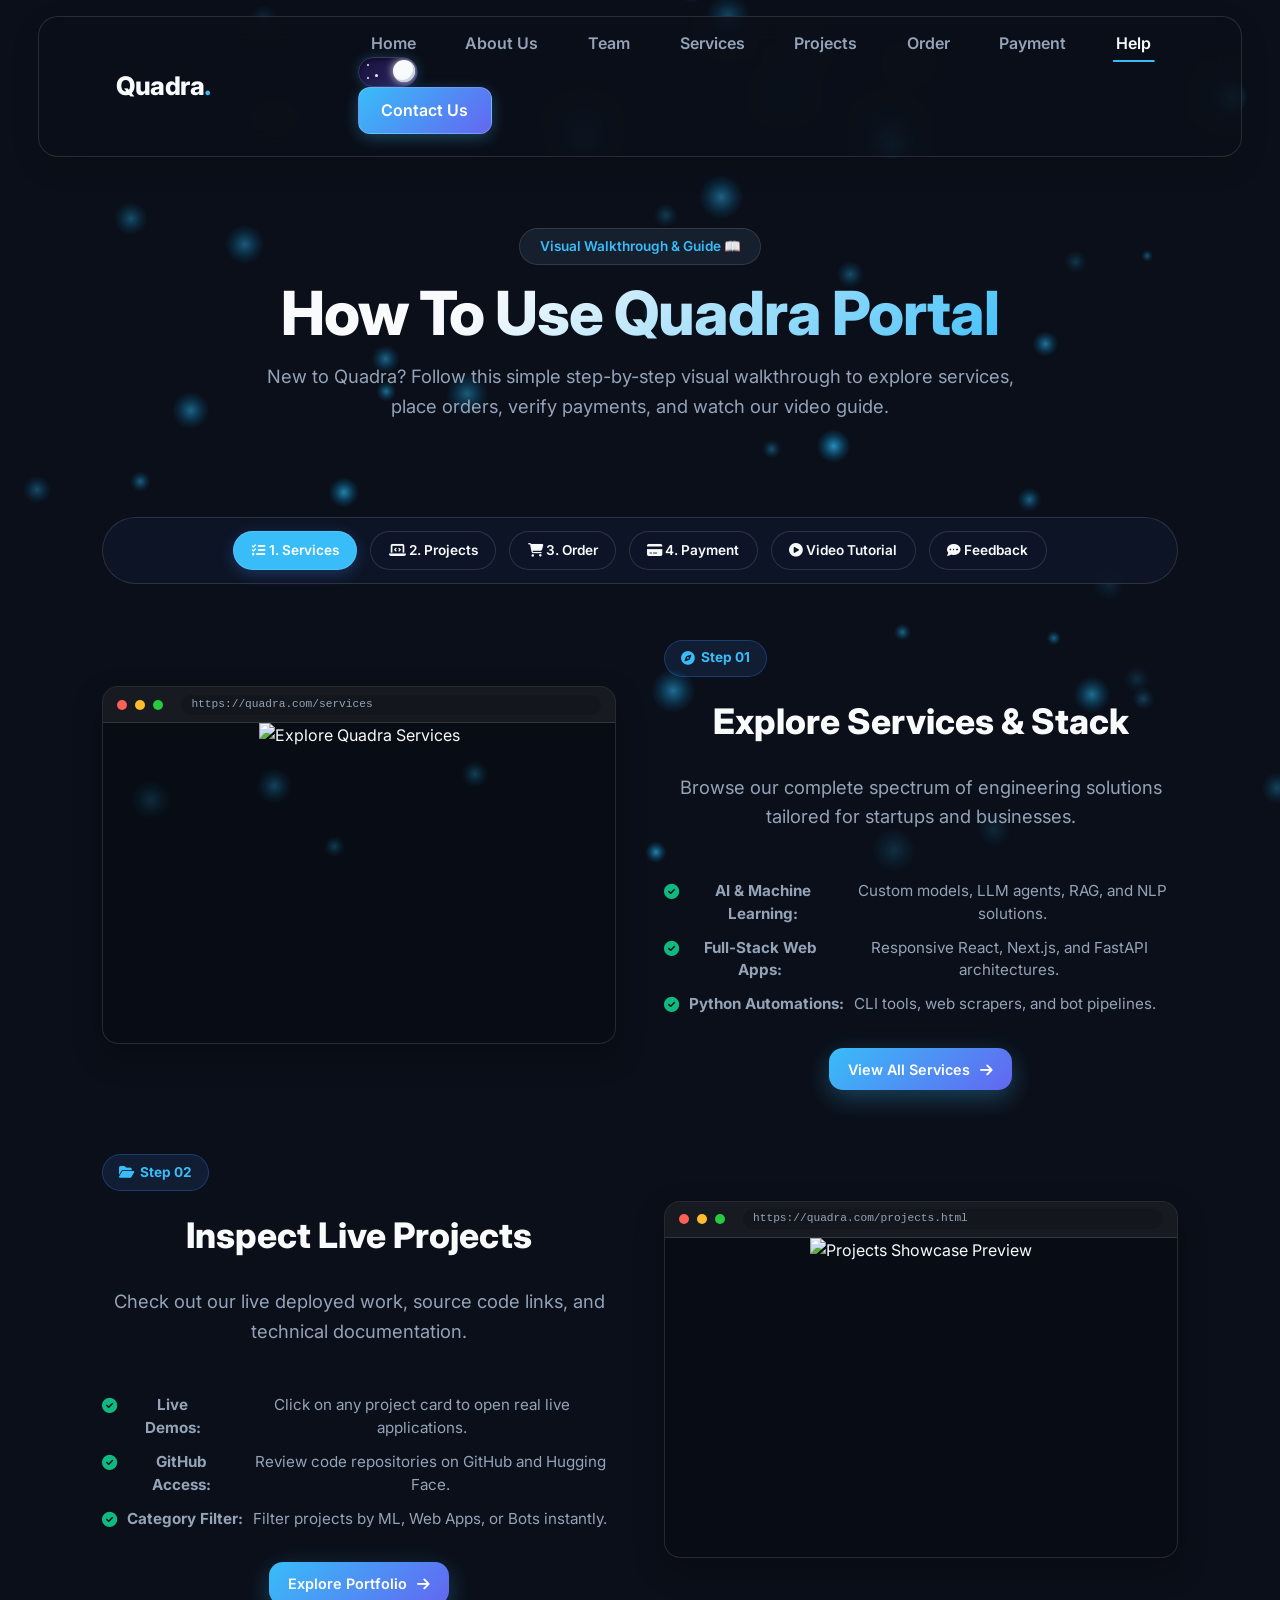
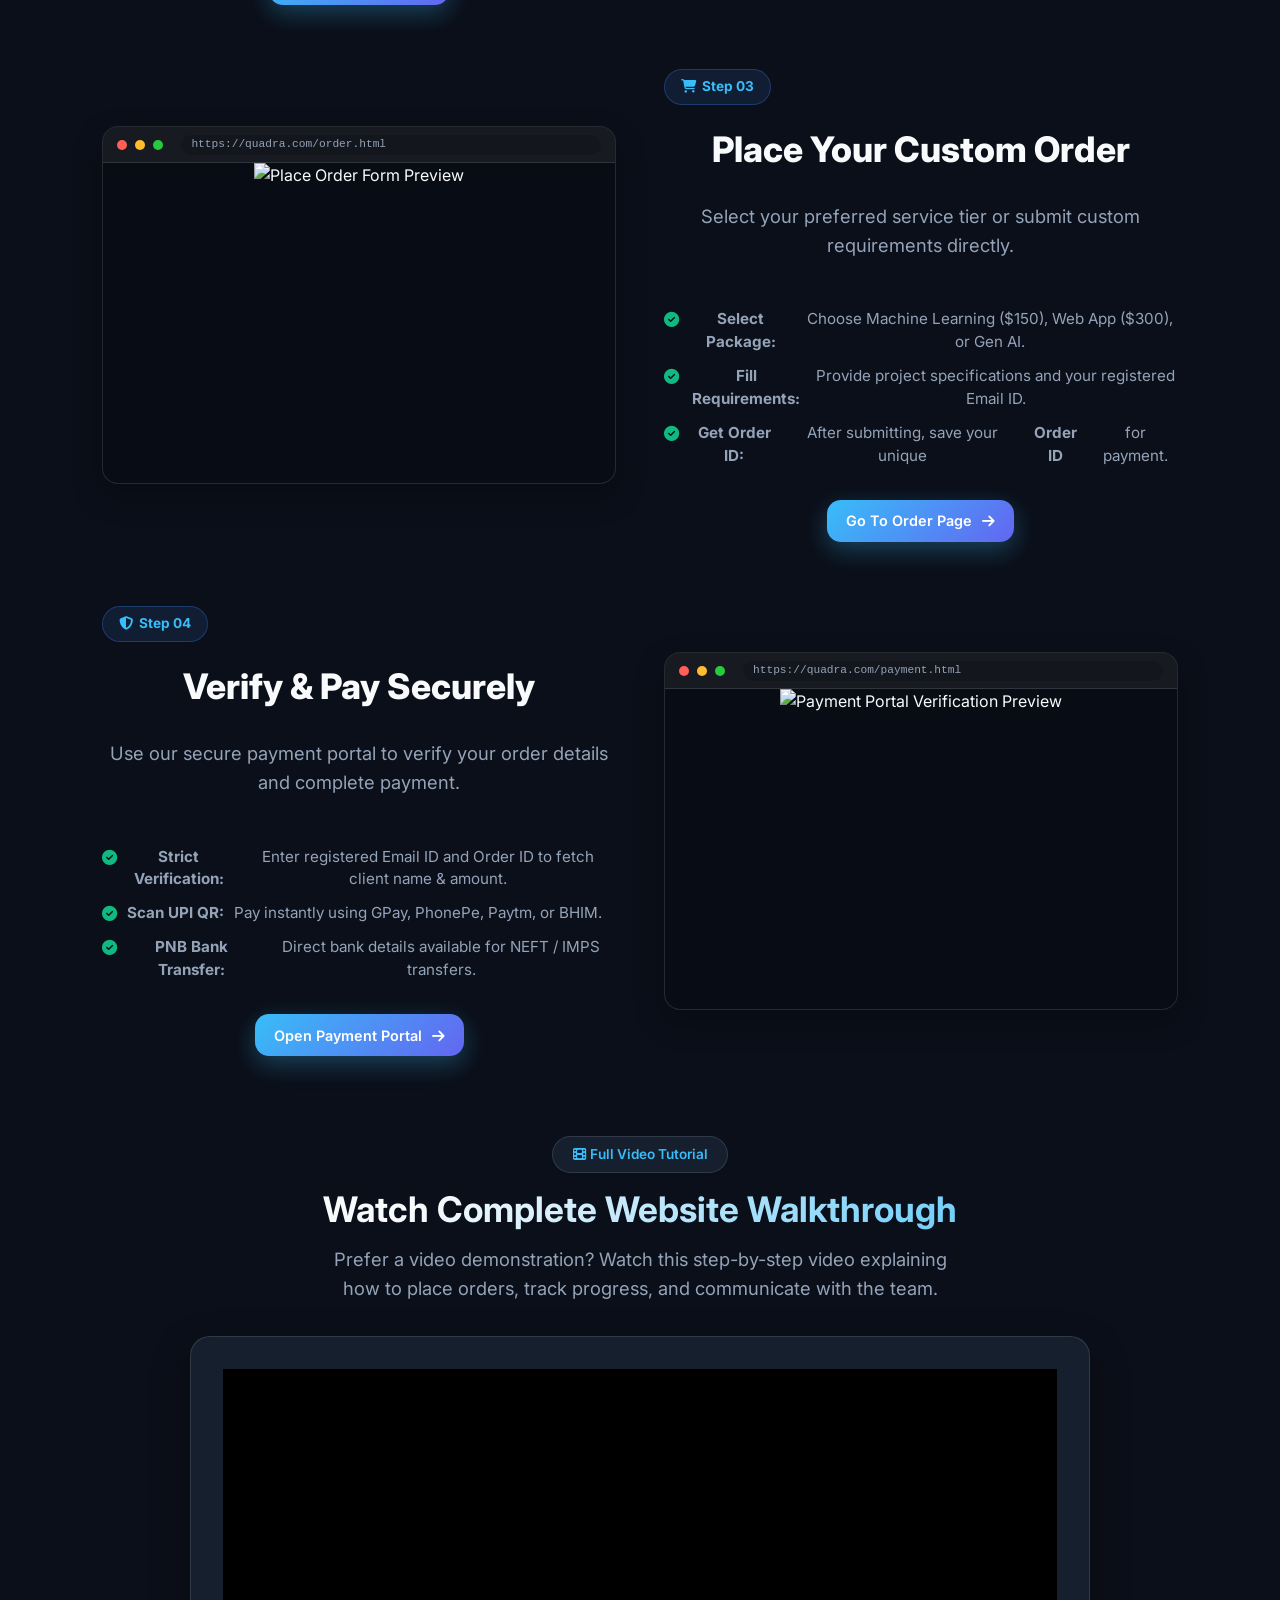
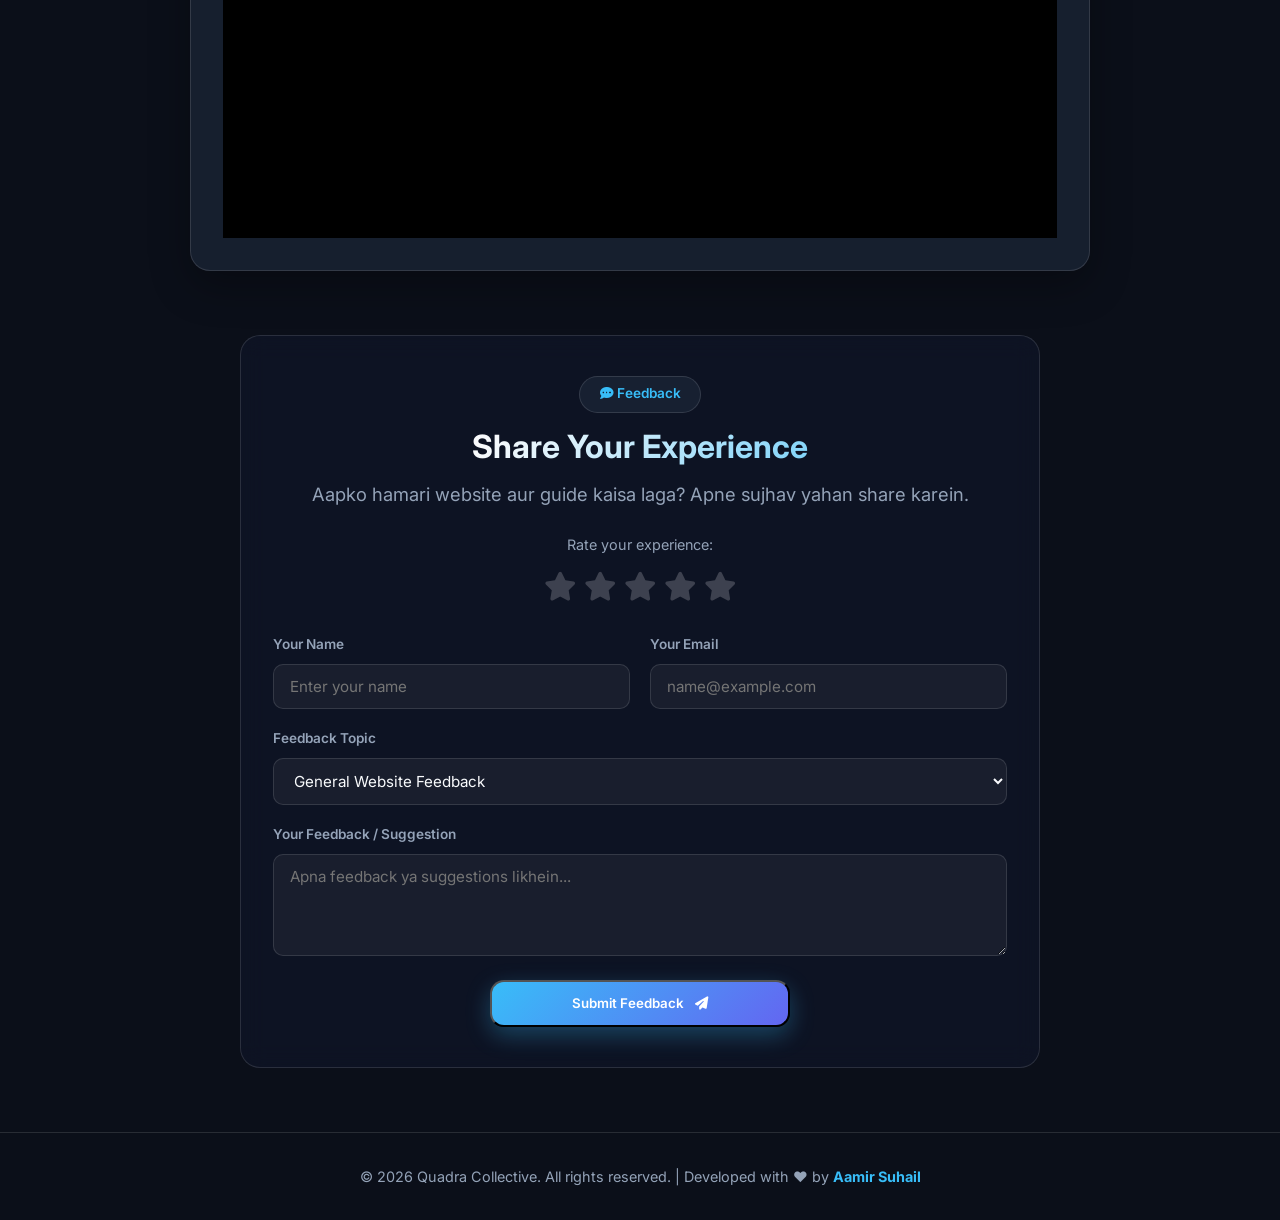
==== help.html @ 7122c48f "update help.html file" ====
<!DOCTYPE html>
<html lang="en">
<head>
  <meta charset="UTF-8">
  <meta name="viewport" content="width=device-width, initial-scale=1.0">
  <title>User Walkthrough & Help - Quadra</title>
  <link rel="stylesheet" href="styles.css">
  <link href="https://fonts.googleapis.com/css2?family=Inter:wght@300;400;600;700;800&display=swap" rel="stylesheet">
  <link rel="stylesheet" href="https://cdnjs.cloudflare.com/ajax/libs/font-awesome/6.4.0/css/all.min.css">
</head>
<body class="dark-theme">

  <!-- Dynamic Background Canvases -->
  <canvas id="bg-canvas"></canvas>
  <canvas id="particle-canvas"></canvas>

  <!-- Navbar -->
  <nav class="navbar fade-in-down">
    <a href="index.html" class="logo">Quadra<span class="logo-dot">.</span></a>
    <button class="nav-toggle" id="nav-toggle" aria-label="Toggle navigation menu" aria-expanded="false">
      <span></span><span></span><span></span>
    </button>
    <div class="nav-menu nav-collapsible" id="nav-menu">
      <ul class="nav-links">
        <li><a href="index.html" class="nav-item">Home</a></li>
        <li><a href="index.html#about" class="nav-item">About Us</a></li>
        <li><a href="index.html#team" class="nav-item">Team</a></li>
        <li><a href="index.html#services" class="nav-item">Services</a></li>
        <li><a href="projects.html" class="nav-item">Projects</a></li>
        <li><a href="order.html" class="nav-item">Order</a></li>
        <li><a href="payment.html" class="nav-item">Payment</a></li>
        <li><a href="help.html" class="nav-item active">Help</a></li>
      </ul>

      <!-- Celestial Theme Switcher -->
      <button class="sky-switch" id="theme-toggle" aria-label="Toggle Theme">
        <span class="sky-bg">
          <span class="celestial-body"><span class="sun-glow"></span></span>
          <span class="star star-1"></span>
          <span class="star star-2"></span>
          <span class="star star-3"></span>
          <span class="cloud-puff"></span>
        </span>
      </button>

      <a href="index.html#contact" class="btn-nav particle-trigger rgb-hover-btn">Contact Us</a>
    </div>
  </nav>

  <!-- Help Hero Section -->
  <section class="hero">
    <div class="hero-content fade-in-up">
      <span class="badge">Visual Walkthrough & Guide 📖</span>
      <h1 class="gradient-text animated-main-title">How To Use Quadra Portal</h1>
      <p class="hero-subtext">New to Quadra? Follow this simple step-by-step visual walkthrough to explore services, place orders, verify payments, and watch our video guide.</p>
    </div>
  </section>

  <!-- Main Walkthrough Section -->
  <section class="section" style="padding-top: 0;">
    <div class="container">

      <!-- Fast Jump Navigation Links -->
      <div class="guide-jump-nav">
        <a href="#step-services" class="jump-link"><i class="fa-solid fa-list-check"></i> 1. Services</a>
        <a href="#step-projects" class="jump-link"><i class="fa-solid fa-laptop-code"></i> 2. Projects</a>
        <a href="#step-order" class="jump-link"><i class="fa-solid fa-cart-shopping"></i> 3. Order</a>
        <a href="#step-payment" class="jump-link"><i class="fa-solid fa-credit-card"></i> 4. Payment</a>
        <a href="#video-guide" class="jump-link"><i class="fa-solid fa-circle-play"></i> Video Tutorial</a>
        <a href="#feedback-section" class="jump-link"><i class="fa-solid fa-comment-dots"></i> Feedback</a>
      </div>

      <!-- 4-Step Visual Guide Container -->
      <div class="guide-steps-container">

        <!-- STEP 1: SERVICES (Image Left, Content Right) -->
        <div id="step-services" class="guide-step-row">
          <div class="browser-mockup zoomable-image">
            <div class="browser-header">
              <span class="browser-dot dot-red"></span>
              <span class="browser-dot dot-yellow"></span>
              <span class="browser-dot dot-green"></span>
              <span class="browser-address-bar">https://quadra.com/services</span>
            </div>
            <div class="browser-image-container">
              <img src="https://api.microlink.io/?url=https%3A%2F%2Fquadra-studio.onrender.com&screenshot=true&embed=screenshot.url" alt="Explore Quadra Services" loading="lazy">
            </div>
          </div>

          <div class="step-content-box">
            <span class="step-badge"><i class="fa-solid fa-compass"></i> Step 01</span>
            <h2 class="step-title">Explore Services & Stack</h2>
            <p class="hero-subtext">Browse our complete spectrum of engineering solutions tailored for startups and businesses.</p>
            <ul class="step-checklist">
              <li><i class="fa-solid fa-circle-check"></i> <strong>AI & Machine Learning:</strong> Custom models, LLM agents, RAG, and NLP solutions.</li>
              <li><i class="fa-solid fa-circle-check"></i> <strong>Full-Stack Web Apps:</strong> Responsive React, Next.js, and FastAPI architectures.</li>
              <li><i class="fa-solid fa-circle-check"></i> <strong>Python Automations:</strong> CLI tools, web scrapers, and bot pipelines.</li>
            </ul>
            <div>
              <a href="index.html#services" class="btn btn-primary glow-btn particle-trigger" style="padding: 0.6rem 1.2rem; font-size: 0.9rem;">View All Services <i class="fa-solid fa-arrow-right" style="margin-left: 6px;"></i></a>
            </div>
          </div>
        </div>

        <!-- STEP 2: PROJECTS (Content Left, Image Right) -->
        <div id="step-projects" class="guide-step-row reverse">
          <div class="browser-mockup zoomable-image">
            <div class="browser-header">
              <span class="browser-dot dot-red"></span>
              <span class="browser-dot dot-yellow"></span>
              <span class="browser-dot dot-green"></span>
              <span class="browser-address-bar">https://quadra.com/projects.html</span>
            </div>
            <div class="browser-image-container">
              <img src="https://images.unsplash.com/photo-1555066931-4365d14bab8c?q=80&w=1000&auto=format&fit=crop" alt="Projects Showcase Preview" loading="lazy">
            </div>
          </div>

          <div class="step-content-box">
            <span class="step-badge"><i class="fa-solid fa-folder-open"></i> Step 02</span>
            <h2 class="step-title">Inspect Live Projects</h2>
            <p class="hero-subtext">Check out our live deployed work, source code links, and technical documentation.</p>
            <ul class="step-checklist">
              <li><i class="fa-solid fa-circle-check"></i> <strong>Live Demos:</strong> Click on any project card to open real live applications.</li>
              <li><i class="fa-solid fa-circle-check"></i> <strong>GitHub Access:</strong> Review code repositories on GitHub and Hugging Face.</li>
              <li><i class="fa-solid fa-circle-check"></i> <strong>Category Filter:</strong> Filter projects by ML, Web Apps, or Bots instantly.</li>
            </ul>
            <div>
              <a href="projects.html" class="btn btn-primary glow-btn particle-trigger" style="padding: 0.6rem 1.2rem; font-size: 0.9rem;">Explore Portfolio <i class="fa-solid fa-arrow-right" style="margin-left: 6px;"></i></a>
            </div>
          </div>
        </div>

        <!-- STEP 3: ORDER (Image Left, Content Right) -->
        <div id="step-order" class="guide-step-row">
          <div class="browser-mockup zoomable-image">
            <div class="browser-header">
              <span class="browser-dot dot-red"></span>
              <span class="browser-dot dot-yellow"></span>
              <span class="browser-dot dot-green"></span>
              <span class="browser-address-bar">https://quadra.com/order.html</span>
            </div>
            <div class="browser-image-container">
              <img src="https://images.unsplash.com/photo-1460925895917-afdab827c52f?q=80&w=1000&auto=format&fit=crop" alt="Place Order Form Preview" loading="lazy">
            </div>
          </div>

          <div class="step-content-box">
            <span class="step-badge"><i class="fa-solid fa-cart-shopping"></i> Step 03</span>
            <h2 class="step-title">Place Your Custom Order</h2>
            <p class="hero-subtext">Select your preferred service tier or submit custom requirements directly.</p>
            <ul class="step-checklist">
              <li><i class="fa-solid fa-circle-check"></i> <strong>Select Package:</strong> Choose Machine Learning ($150), Web App ($300), or Gen AI.</li>
              <li><i class="fa-solid fa-circle-check"></i> <strong>Fill Requirements:</strong> Provide project specifications and your registered Email ID.</li>
              <li><i class="fa-solid fa-circle-check"></i> <strong>Get Order ID:</strong> After submitting, save your unique <strong>Order ID</strong> for payment.</li>
            </ul>
            <div>
              <a href="order.html" class="btn btn-primary glow-btn particle-trigger" style="padding: 0.6rem 1.2rem; font-size: 0.9rem;">Go To Order Page <i class="fa-solid fa-arrow-right" style="margin-left: 6px;"></i></a>
            </div>
          </div>
        </div>

        <!-- STEP 4: PAYMENT (Content Left, Image Right) -->
        <div id="step-payment" class="guide-step-row reverse">
          <div class="browser-mockup zoomable-image">
            <div class="browser-header">
              <span class="browser-dot dot-red"></span>
              <span class="browser-dot dot-yellow"></span>
              <span class="browser-dot dot-green"></span>
              <span class="browser-address-bar">https://quadra.com/payment.html</span>
            </div>
            <div class="browser-image-container">
              <img src="https://images.unsplash.com/photo-1563013544-824ae1b704d3?q=80&w=1000&auto=format&fit=crop" alt="Payment Portal Verification Preview" loading="lazy">
            </div>
          </div>

          <div class="step-content-box">
            <span class="step-badge"><i class="fa-solid fa-shield-halved"></i> Step 04</span>
            <h2 class="step-title">Verify & Pay Securely</h2>
            <p class="hero-subtext">Use our secure payment portal to verify your order details and complete payment.</p>
            <ul class="step-checklist">
              <li><i class="fa-solid fa-circle-check"></i> <strong>Strict Verification:</strong> Enter registered Email ID and Order ID to fetch client name & amount.</li>
              <li><i class="fa-solid fa-circle-check"></i> <strong>Scan UPI QR:</strong> Pay instantly using GPay, PhonePe, Paytm, or BHIM.</li>
              <li><i class="fa-solid fa-circle-check"></i> <strong>PNB Bank Transfer:</strong> Direct bank details available for NEFT / IMPS transfers.</li>
            </ul>
            <div>
              <a href="payment.html" class="btn btn-primary glow-btn particle-trigger" style="padding: 0.6rem 1.2rem; font-size: 0.9rem;">Open Payment Portal <i class="fa-solid fa-arrow-right" style="margin-left: 6px;"></i></a>
            </div>
          </div>
        </div>

      </div>

      <!-- FULL USER VIDEO GUIDE SECTION -->
      <div id="video-guide" class="video-guide-section">
        <span class="badge"><i class="fa-solid fa-film"></i> Full Video Tutorial</span>
        <h2 class="gradient-text" style="font-size: 2.2rem; margin-top: 0.5rem;">Watch Complete Website Walkthrough</h2>
        <p class="hero-subtext" style="max-width: 650px; margin: 0.5rem auto 1.5rem auto;">Prefer a video demonstration? Watch this step-by-step video explaining how to place orders, track progress, and communicate with the team.</p>

        <div class="video-player-card service-card">
          <div class="video-container">
            <iframe src="https://www.youtube-nocookie.com/embed/dQw4w9WgXcQ?rel=0" title="Quadra Portal Full User Guide Video" allow="accelerometer; autoplay; clipboard-write; encrypted-media; gyroscope; picture-in-picture" allowfullscreen></iframe>
          </div>
        </div>
      </div>

      <!-- FEEDBACK FORM SECTION (Added as requested) -->
      <div id="feedback-section" class="feedback-card">
        <div style="text-align: center; margin-bottom: 1.5rem;">
          <span class="badge"><i class="fa-solid fa-comment-dots"></i> Feedback</span>
          <h2 class="gradient-text" style="font-size: 2rem; margin-top: 0.5rem;">Share Your Experience</h2>
          <p class="hero-subtext">Aapko hamari website aur guide kaisa laga? Apne sujhav yahan share karein.</p>
        </div>

        <form id="feedbackForm" onsubmit="handleFeedbackSubmit(event)">
          <!-- Star Rating -->
          <div class="rating-container">
            <div class="rating-title">Rate your experience:</div>
            <div class="star-rating">
              <input type="radio" id="star5" name="rating" value="5" required/><label for="star5" title="5 stars"><i class="fa-solid fa-star"></i></label>
              <input type="radio" id="star4" name="rating" value="4"/><label for="star4" title="4 stars"><i class="fa-solid fa-star"></i></label>
              <input type="radio" id="star3" name="rating" value="3"/><label for="star3" title="3 stars"><i class="fa-solid fa-star"></i></label>
              <input type="radio" id="star2" name="rating" value="2"/><label for="star2" title="2 stars"><i class="fa-solid fa-star"></i></label>
              <input type="radio" id="star1" name="rating" value="1"/><label for="star1" title="1 star"><i class="fa-solid fa-star"></i></label>
            </div>
          </div>

          <div class="fb-grid">
            <div class="fb-field">
              <label for="fb-name">Your Name</label>
              <input type="text" id="fb-name" placeholder="Enter your name" required>
            </div>
            <div class="fb-field">
              <label for="fb-email">Your Email</label>
              <input type="email" id="fb-email" placeholder="name@example.com" required>
            </div>
          </div>

          <div class="fb-field" style="margin-bottom: 1.2rem;">
            <label for="fb-category">Feedback Topic</label>
            <select id="fb-category">
              <option value="general">General Website Feedback</option>
              <option value="guide">User Guide & Walkthrough</option>
              <option value="ui">UI & Visual Design</option>
              <option value="bug">Report a Bug / Issue</option>
            </select>
          </div>

          <div class="fb-field" style="margin-bottom: 1.5rem;">
            <label for="fb-message">Your Feedback / Suggestion</label>
            <textarea id="fb-message" rows="4" placeholder="Apna feedback ya suggestions likhein..." required></textarea>
          </div>

          <div style="text-align: center;">
            <button type="submit" class="btn btn-primary glow-btn particle-trigger" style="width: 100%; max-width: 300px;">
              Submit Feedback <i class="fa-solid fa-paper-plane" style="margin-left: 8px;"></i>
            </button>
          </div>
        </form>
      </div>

    </div>
  </section>

  <!-- Image Enlarge Lightbox Modal -->
  <div id="image-modal" class="image-modal-overlay">
    <button class="modal-close-x" id="close-img-modal" style="position: absolute; top: 20px; right: 30px; font-size: 2.5rem; color: #ffffff; background: none; border: none; cursor: pointer;">&times;</button>
    <img id="enlarged-img" class="image-modal-content" src="" alt="Enlarged Preview">
  </div>

  <!-- Updated Footer with Developer Credit -->
  <footer>
    <p>&copy; 2026 Quadra Collective. All rights reserved. | Developed with ❤️ by <a href="https://github.com/amirsohail100" target="_blank" class="dev-credit">Aamir Suhail</a></p>
  </footer>

  <script src="script.js"></script>

  <script>
    document.addEventListener('DOMContentLoaded', () => {
      // Lightbox Modal for Screenshots
      const imageModal = document.getElementById('image-modal');
      const enlargedImg = document.getElementById('enlarged-img');
      const closeImgModal = document.getElementById('close-img-modal');
      const zoomableCards = document.querySelectorAll('.zoomable-image');

      zoomableCards.forEach(card => {
        card.addEventListener('click', () => {
          const img = card.querySelector('img');
          if (img) {
            enlargedImg.src = img.src;
            imageModal.classList.add('active');
          }
        });
      });

      const closeModal = () => imageModal.classList.remove('active');
      closeImgModal?.addEventListener('click', closeModal);
      imageModal?.addEventListener('click', (e) => {
        if (e.target === imageModal) closeModal();
      });

      // Highlight active Jump Link on scroll
      const jumpLinks = document.querySelectorAll('.jump-link');
      const sections = document.querySelectorAll('.guide-step-row, .video-guide-section, #feedback-section');

      window.addEventListener('scroll', () => {
        let current = '';
        sections.forEach(section => {
          const sectionTop = section.offsetTop - 150;
          if (pageYOffset >= sectionTop) {
            current = section.getAttribute('id');
          }
        });

        jumpLinks.forEach(link => {
          link.classList.remove('active');
          if (link.getAttribute('href') === `#${current}`) {
            link.classList.add('active');
          }
        });
      });
    });

    // Feedback Submit Handler
    function handleFeedbackSubmit(event) {
      event.preventDefault();
      const name = document.getElementById('fb-name').value;
      alert(`Shukriya ${name}! Aapka feedback successfully submit ho gaya hai.`);
      document.getElementById('feedbackForm').reset();
    }
  </script>
</body>
</html>
---- styles.css ----
/* ==========================================================================
   THEME VARIABLES & COLOR TOKENS
   ========================================================================== */
:root {
  --mouse-x: -1000px;
  --mouse-y: -1000px;
}

/* Dark Theme Tokens */
.dark-theme {
  --bg-primary: #0b0f19;
  --bg-secondary: rgba(17, 24, 39, 0.75);
  --accent: #38bdf8;
  --accent-hover: #0284c7;
  --accent-gradient: linear-gradient(135deg, #38bdf8 0%, #6366f1 100%);
  --text-main: #f8fafc;
  --text-muted: #94a3b8;
  --card-bg: rgba(30, 41, 59, 0.65);
  --nav-bg: rgba(11, 15, 25, 0.75);
  --border-color: rgba(255, 255, 255, 0.12);
  --glow-color: rgba(56, 189, 248, 0.3);
  --input-bg: rgba(15, 23, 42, 0.6);
  --tag-bg: rgba(255, 255, 255, 0.08);

  /* Bracket Glow Colors */
  --bracket-color-1: rgba(56, 189, 248, 0.45);
  --bracket-color-2: rgba(236, 72, 153, 0.45);
  --bracket-color-3: rgba(168, 85, 247, 0.45);
  --bracket-glow: rgba(56, 189, 248, 0.25);

  /* Team Member Card Glow - Dark Mode */
  --member-glow-bg: linear-gradient(
    135deg,
    #00f2fe 0%,
    #4facfe 25%,
    #6366f1 50%,
    #ff0844 75%,
    #ffb199 100%
  );
  --member-glow-shadow:
    0 0 30px rgba(56, 189, 248, 0.4), 0 0 60px rgba(99, 102, 241, 0.2);
  --member-glow-border: rgba(56, 189, 248, 0.8);
}

/* Light Theme Tokens */
.light-theme {
  --bg-primary: #f8fafc;
  --bg-secondary: rgba(241, 245, 249, 0.85);
  --accent: #0284c7;
  --accent-hover: #0369a1;
  --accent-gradient: linear-gradient(135deg, #0284c7 0%, #4f46e5 100%);
  --text-main: #0f172a;
  --text-muted: #475569;
  --card-bg: rgba(255, 255, 255, 0.9);
  --nav-bg: rgba(255, 255, 255, 0.85);
  --border-color: rgba(0, 0, 0, 0.1);
  --glow-color: rgba(2, 132, 199, 0.15);
  --input-bg: rgba(255, 255, 255, 0.95);
  --tag-bg: rgba(0, 0, 0, 0.05);

  /* Bracket Glow Colors - Light Mode */
  --bracket-color-1: rgba(2, 132, 199, 0.6);
  --bracket-color-2: rgba(225, 29, 72, 0.55);
  --bracket-color-3: rgba(124, 58, 237, 0.55);
  --bracket-glow: rgba(2, 132, 199, 0.15);

  /* Team Member Card Glow - Light Mode */
  --member-glow-bg: linear-gradient(
    135deg,
    #38bdf8 0%,
    #818cf8 40%,
    #c084fc 70%,
    #f472b6 100%
  );
  --member-glow-shadow:
    0 12px 35px rgba(2, 132, 199, 0.22), 0 0 25px rgba(99, 102, 241, 0.18);
  --member-glow-border: #0284c7;
}

/* ==========================================================================
   RESET & GLOBAL BASE STYLES
   ========================================================================== */
* {
  box-sizing: border-box;
  margin: 0;
  padding: 0;
  font-family: "Inter", sans-serif;
}

body {
  background-color: var(--bg-primary);
  color: var(--text-main);
  line-height: 1.6;
  transition:
    background-color 0.4s ease,
    color 0.4s ease;
  position: relative;
  min-height: 100vh;
  overflow-x: hidden;
}

/* Ambient Canvases */
#bg-canvas,
#particle-canvas {
  position: fixed;
  top: 0;
  left: 0;
  width: 100vw;
  height: 100vh;
  pointer-events: none;
}
#bg-canvas {
  z-index: 0;
}
#particle-canvas {
  z-index: 9999;
}

/* Interactive Cursor Radial Light Overlay */
body::before {
  content: "";
  position: absolute;
  top: 0;
  left: 0;
  width: 100%;
  height: 100%;
  pointer-events: none;
  z-index: 0;
  background: radial-gradient(
    550px circle at var(--mouse-x) var(--mouse-y),
    var(--glow-color),
    transparent 75%
  );
}

.navbar,
.hero,
.section,
footer {
  position: relative;
  z-index: 1;
}

/* ==========================================================================
   NAVBAR & CELESTIAL THEME TOGGLE BUTTON
   ========================================================================== */
.navbar {
  display: flex;
  justify-content: space-between;
  align-items: center;
  padding: 0.9rem 6%;
  margin: 1rem 3% 0 3%;
  border-radius: 20px;
  background: var(--nav-bg);
  backdrop-filter: blur(16px);
  -webkit-backdrop-filter: blur(16px);
  position: sticky;
  top: 1rem;
  z-index: 100;
  border: 1px solid var(--border-color);
  box-shadow: 0 10px 30px rgba(0, 0, 0, 0.1);
  transition: all 0.4s ease;
}

.fade-in-down {
  animation: fadeInDown 0.8s ease forwards;
}

.logo {
  font-size: 1.6rem;
  font-weight: 800;
  letter-spacing: -0.5px;
  color: var(--text-main);
  text-decoration: none;
}

.logo-dot {
  color: var(--accent);
  display: inline-block;
  transition: transform 0.3s ease;
}

.logo:hover .logo-dot {
  transform: scale(1.5);
}

.nav-links {
  display: flex;
  list-style: none;
  gap: 1.5rem;
  align-items: center;
}

.nav-item {
  color: var(--text-muted);
  text-decoration: none;
  font-weight: 600;
  padding: 0.4rem 0.8rem;
  border-radius: 8px;
  position: relative;
  transition: color 0.3s ease;
}

.nav-item:hover,
.nav-item.active {
  color: var(--text-main);
}

.nav-item::after {
  content: "";
  position: absolute;
  bottom: -2px;
  left: 50%;
  width: 0%;
  height: 2px;
  background: var(--accent);
  transition: all 0.3s ease;
  transform: translateX(-50%);
  border-radius: 2px;
}

.nav-item:hover::after,
.nav-item.active::after {
  width: 70%;
}

/* Contact Us Nav Button & RGB Glow */
.btn-nav {
  background: var(--accent-gradient);
  color: #ffffff !important;
  padding: 0.6rem 1.4rem;
  border-radius: 12px;
  font-weight: 600;
  text-decoration: none !important;
  box-shadow: 0 4px 15px var(--glow-color);
  transition: all 0.3s ease;
  border: 1px solid rgba(255, 255, 255, 0.2);
  position: relative;
  overflow: hidden;
  display: inline-block;
}

.rgb-hover-btn {
  position: relative;
  z-index: 1;
  transition: transform 0.3s ease;
}

.rgb-hover-btn::before {
  content: "";
  position: absolute;
  inset: -3px;
  border-radius: inherit;
  background: linear-gradient(
    45deg,
    #ff0000,
    #ff7300,
    #fffb00,
    #48ff00,
    #00ffd5,
    #002bf8,
    #7a00ff,
    #ff00c8,
    #ff0000
  );
  background-size: 300% 300%;
  z-index: -1;
  opacity: 0;
  filter: blur(10px);
  transition: opacity 0.4s ease;
}

.rgb-hover-btn:hover {
  transform: translateY(-2px) scale(1.03);
  text-decoration: none !important;
}

.rgb-hover-btn:hover::before {
  opacity: 1;
  animation:
    rgbGlow 4s linear infinite,
    rgbBreathing 2.5s ease-in-out infinite alternate;
}

/* Mobile Hamburger Nav Toggle (hidden on desktop) */
.nav-toggle {
  display: none;
  flex-direction: column;
  justify-content: space-between;
  width: 26px;
  height: 19px;
  background: none;
  border: none;
  padding: 0;
  cursor: pointer;
  z-index: 101;
}
.nav-toggle span {
  display: block;
  width: 100%;
  height: 2.5px;
  background: var(--text-main);
  border-radius: 2px;
  transition: transform 0.3s ease, opacity 0.3s ease;
}
.nav-toggle.active span:nth-child(1) {
  transform: translateY(8px) rotate(45deg);
}
.nav-toggle.active span:nth-child(2) {
  opacity: 0;
}
.nav-toggle.active span:nth-child(3) {
  transform: translateY(-8px) rotate(-45deg);
}

/* Celestial Day/Night Theme Switcher Elements */
.sky-switch {
  background: none;
  border: none;
  padding: 0;
  cursor: pointer;
  outline: none;
  display: flex;
  align-items: center;
}

.sky-bg {
  width: 60px;
  height: 30px;
  border-radius: 30px;
  position: relative;
  overflow: hidden;
  display: block;
  transition:
    background 0.4s ease,
    border-color 0.4s ease,
    box-shadow 0.4s ease;
  border: 1.5px solid var(--border-color);
}

.dark-theme .sky-bg {
  background: linear-gradient(135deg, #18143d 0%, #2b2361 100%);
  border-color: #3b356b;
  box-shadow:
    inset 0 2px 4px rgba(0, 0, 0, 0.5),
    0 0 12px rgba(56, 189, 248, 0.25);
}

.light-theme .sky-bg {
  background: linear-gradient(135deg, #38bdf8 0%, #0284c7 100%);
  border-color: #0284c7;
  box-shadow:
    inset 0 2px 4px rgba(0, 0, 0, 0.15),
    0 2px 10px rgba(2, 132, 199, 0.3);
}

.celestial-body {
  width: 22px;
  height: 22px;
  border-radius: 50%;
  position: absolute;
  top: 2.5px;
  left: 2.5px;
  transition:
    transform 0.4s cubic-bezier(0.34, 1.56, 0.64, 1),
    background-color 0.4s,
    box-shadow 0.4s;
}

.dark-theme .celestial-body {
  transform: translateX(31px);
  background-color: #f8fafc;
  box-shadow:
    0 0 8px rgba(248, 250, 252, 0.9),
    inset -2px -2px 0px #cbd5e1;
}

.light-theme .celestial-body {
  transform: translateX(0px);
  background-color: #fde047;
  box-shadow:
    0 0 10px #fde047,
    0 0 18px #f59e0b;
}

.sun-glow {
  position: absolute;
  inset: -3px;
  border-radius: 50%;
  opacity: 0;
  transition: opacity 0.4s;
  background: radial-gradient(
    circle,
    rgba(254, 240, 138, 0.8) 0%,
    transparent 70%
  );
}

.light-theme .sun-glow {
  opacity: 1;
}

.star {
  position: absolute;
  background-color: #ffffff;
  border-radius: 50%;
  opacity: 0;
  transition: opacity 0.3s ease;
}

.dark-theme .star {
  opacity: 0.9;
}

.star-1 {
  width: 2px;
  height: 2px;
  top: 6px;
  left: 8px;
}
.star-2 {
  width: 3px;
  height: 3px;
  top: 16px;
  left: 16px;
}
.star-3 {
  width: 2px;
  height: 2px;
  top: 19px;
  left: 8px;
}

.cloud-puff {
  position: absolute;
  bottom: 2px;
  right: 6px;
  width: 18px;
  height: 8px;
  background: rgba(255, 255, 255, 0.85);
  border-radius: 10px;
  opacity: 0;
  transition:
    opacity 0.4s ease,
    transform 0.4s ease;
}

.light-theme .cloud-puff {
  opacity: 1;
  transform: translateY(0);
}

/* ==========================================================================
   HERO SECTION & BRACKETS ANIMATION
   ========================================================================== */
.hero {
  min-height: 40vh;
  display: flex;
  align-items: center;
  justify-content: center;
  text-align: center;
  padding: 2rem 5%;
}

.hero-content {
  max-width: 780px;
}

.gradient-text {
  background: linear-gradient(135deg, var(--text-main) 30%, var(--accent) 100%);
  background-clip: text;
  -webkit-background-clip: text;
  -webkit-text-fill-color: transparent;
}

.badge {
  background-color: var(--card-bg);
  color: var(--accent);
  padding: 0.4rem 1.2rem;
  border-radius: 20px;
  font-size: 0.85rem;
  font-weight: 600;
  border: 1px solid var(--border-color);
  display: inline-block;
}

.hero-subtext {
  color: var(--text-muted);
  font-size: 1.15rem;
  margin-bottom: 1.5rem;
}

.hero-buttons {
  display: flex;
  gap: 1.2rem;
  justify-content: center;
  flex-wrap: wrap;
}

/* Floating Code Brackets Header */
.header-animation-wrapper {
  position: relative;
  display: inline-block;
  padding: 1.5rem 3rem;
  margin: 0.5rem 0;
}
.animated-main-title {
  position: relative;
  z-index: 2;
  font-size: clamp(2rem, 5.5vw + 1rem, 3.8rem);
  font-weight: 800;
  letter-spacing: -1px;
}
.floating-brackets-container {
  position: absolute;
  inset: 0;
  pointer-events: none;
  z-index: 1;
}
.code-bracket {
  position: absolute;
  font-family: "Fira Code", monospace;
  font-weight: 700;
  user-select: none;
  transition:
    color 0.4s ease,
    text-shadow 0.4s ease;
  animation: floatBracket 7s ease-in-out infinite alternate;
}

.bracket-1 {
  font-size: 3.5rem;
  color: var(--bracket-color-1);
  top: -20px;
  left: -20px;
  animation-delay: 0s;
}
.bracket-2 {
  font-size: 3.8rem;
  color: var(--bracket-color-2);
  bottom: -25px;
  right: -25px;
  animation-delay: -2s;
}
.bracket-3 {
  font-size: 2.8rem;
  color: var(--bracket-color-3);
  top: -15px;
  right: 20%;
  animation-delay: -3.5s;
}
.bracket-4 {
  font-size: 3rem;
  color: var(--bracket-color-1);
  bottom: -15px;
  left: 25%;
  animation-delay: -1s;
}
.bracket-5 {
  font-size: 2.5rem;
  color: var(--bracket-color-2);
  top: 40%;
  left: -35px;
  animation-delay: -4.5s;
}
.bracket-6 {
  font-size: 2.6rem;
  color: var(--bracket-color-3);
  top: 35%;
  right: -35px;
  animation-delay: -2.5s;
}
.bracket-7 {
  font-size: 2.2rem;
  color: var(--bracket-color-1);
  top: 10%;
  left: 45%;
  animation-delay: -5s;
}
.bracket-8 {
  font-size: 2.2rem;
  color: var(--bracket-color-2);
  bottom: 5%;
  right: 45%;
  animation-delay: -1.5s;
}

/* Feedback Widget */
.feedback-widget {
  margin: 1.8rem 0;
  display: flex;
  flex-direction: column;
  align-items: center;
  gap: 0.8rem;
}
.widget-title {
  font-size: 0.9rem;
  color: var(--text-muted);
  font-weight: 500;
  text-transform: uppercase;
}
.like-dislike-container {
  display: flex;
  gap: 1rem;
  background: var(--card-bg);
  padding: 0.5rem;
  border-radius: 50px;
  border: 1px solid var(--border-color);
  flex-wrap: wrap;
  justify-content: center;
}
.interactive-btn {
  display: flex;
  align-items: center;
  gap: 0.5rem;
  padding: 0.6rem 1.2rem;
  border-radius: 40px;
  border: 1px solid transparent;
  background: transparent;
  color: var(--text-main);
  font-weight: 600;
  cursor: pointer;
  transition: all 0.3s ease;
}
.like-btn:hover {
  background: rgba(56, 189, 248, 0.12);
  color: var(--accent);
}
.dislike-btn:hover {
  background: rgba(244, 63, 94, 0.12);
  color: #f43f5e;
}
.like-btn.liked {
  background: var(--accent);
  color: #ffffff;
}
.dislike-btn.disliked {
  background: #f43f5e;
  color: #ffffff;
  animation: dislikeShake 0.6s cubic-bezier(0.36, 0.07, 0.19, 0.97) both;
}

.badge-count {
  background: rgba(255, 255, 255, 0.2);
  padding: 0.1rem 0.5rem;
  border-radius: 12px;
  font-size: 0.8rem;
}

/* Buttons Base */
.btn {
  position: relative;
  padding: 0.85rem 2rem;
  border-radius: 14px;
  text-decoration: none !important;
  font-weight: 600;
  transition: all 0.3s ease;
  cursor: pointer;
  display: inline-block;
  z-index: 1;
}
.btn-primary {
  background: var(--accent-gradient);
  color: #ffffff;
  box-shadow: 0 8px 25px var(--glow-color);
}
.btn-secondary {
  border: 1px solid var(--border-color);
  color: var(--text-main);
  background: var(--card-bg);
}

/* ==========================================================================
   SECTIONS BASE & CARDS
   ========================================================================== */
.section {
  padding: 4rem 8%;
  text-align: center;
}
.bg-alt {
  background-color: var(--bg-secondary);
  backdrop-filter: blur(8px);
  -webkit-backdrop-filter: blur(8px);
}
.section h2 {
  font-size: 2.2rem;
  margin-bottom: 0.5rem;
}
.section-desc {
  color: var(--text-muted);
  margin-bottom: 3rem;
}

.stats-grid,
.services-grid,
.projects-grid {
  display: grid;
  grid-template-columns: repeat(auto-fit, minmax(260px, 1fr));
  gap: 2rem;
}
.stat-card,
.service-card,
.project-card {
  background-color: var(--card-bg);
  padding: 2rem;
  border-radius: 16px;
  border: 1px solid var(--border-color);
  transition: all 0.35s ease;
  text-align: left;
}
.hover-lift:hover {
  transform: translateY(-8px) scale(1.02);
  border-color: var(--accent);
  box-shadow: 0 12px 30px -5px var(--glow-color);
}

.project-card {
  display: flex;
  flex-direction: column;
  justify-content: space-between;
  gap: 1rem;
}
.project-header {
  display: flex;
  align-items: center;
  justify-content: space-between;
}
.project-icon {
  font-size: 1.8rem;
  color: var(--accent);
}
.project-type {
  font-size: 0.75rem;
  text-transform: uppercase;
  letter-spacing: 0.8px;
  color: var(--accent);
  font-weight: 700;
  background: var(--tag-bg);
  padding: 0.3rem 0.6rem;
  border-radius: 6px;
}

/* ==========================================================================
   PROJECT SHOWCASE GRID & HOVER/CLICK GLASSMORPHISM OVERLAY
   ========================================================================== */
.showcase-grid {
  display: grid;
  grid-template-columns: repeat(auto-fit, minmax(320px, 1fr));
  gap: 2.5rem;
  max-width: 1200px;
  margin: 0 auto;
}

.showcase-card {
  background: var(--card-bg);
  border: 1px solid var(--border-color);
  border-radius: 20px;
  overflow: hidden;
  transition:
    transform 0.4s ease,
    box-shadow 0.4s ease,
    border-color 0.4s ease;
  position: relative;
  box-shadow: 0 10px 25px rgba(0, 0, 0, 0.15);
}

.showcase-card:hover,
.showcase-card.active-touch {
  transform: translateY(-8px);
  border-color: var(--accent);
  box-shadow: 0 15px 35px var(--glow-color);
}

.project-img-wrapper {
  position: relative;
  width: 100%;
  min-height: 320px;
  overflow: hidden;
  cursor: pointer;
}

.project-img {
  width: 100%;
  height: 100%;
  object-fit: cover;
  transition: transform 0.5s ease;
}

.showcase-card:hover .project-img,
.showcase-card.active-touch .project-img {
  transform: scale(1.08);
}

/* Glassmorphism Overlay (Visible on Hover / Active Touch) */
.project-overlay {
  position: absolute;
  inset: 0;
  background: rgba(11, 15, 25, 0.92);
  backdrop-filter: blur(10px);
  -webkit-backdrop-filter: blur(10px);
  display: flex;
  align-items: center;
  justify-content: center;
  padding: 1.2rem;
  text-align: center;
  opacity: 0;
  visibility: hidden;
  transition:
    opacity 0.4s ease,
    visibility 0.4s ease;
  overflow-y: auto;
}

.light-theme .project-overlay {
  background: rgba(255, 255, 255, 0.94);
}

.showcase-card:hover .project-overlay,
.showcase-card.active-touch .project-overlay {
  opacity: 1;
  visibility: visible;
}

.overlay-content {
  display: flex;
  flex-direction: column;
  gap: 0.5rem;
  align-items: center;
  justify-content: center;
  width: 100%;
  transform: translateY(15px);
  transition: transform 0.4s ease;
}

.showcase-card:hover .overlay-content,
.showcase-card.active-touch .overlay-content {
  transform: translateY(0);
}

.overlay-content h3 {
  font-size: 1.25rem;
  color: var(--text-main);
  font-weight: 700;
  margin-bottom: 0.1rem;
}

.overlay-content p {
  font-size: 0.82rem;
  color: var(--text-muted);
  line-height: 1.35;
  max-width: 95%;
}

.overlay-content .tech-tags {
  justify-content: center;
  margin-top: 0.2rem;
  margin-bottom: 0.4rem;
}

.overlay-buttons {
  display: flex;
  gap: 0.8rem;
  margin-top: 0.4rem;
  flex-wrap: wrap;
  justify-content: center;
}

.btn-overlay {
  padding: 0.45rem 0.9rem;
  border-radius: 10px;
  font-size: 0.8rem;
  font-weight: 600;
  text-decoration: none !important;
  transition: all 0.3s ease;
  display: inline-flex;
  align-items: center;
  gap: 0.4rem;
}

.live-btn {
  background: var(--accent-gradient);
  color: #ffffff !important;
  box-shadow: 0 4px 12px var(--glow-color);
}

.github-btn {
  background: var(--tag-bg);
  color: var(--text-main) !important;
  border: 1px solid var(--border-color);
}

.btn-overlay:hover {
  transform: translateY(-2px) scale(1.04);
}

.card-footer-info {
  padding: 1rem 1.2rem;
  display: flex;
  justify-content: space-between;
  align-items: center;
  border-top: 1px solid var(--border-color);
  background: var(--nav-bg);
}

.card-footer-info h4 {
  font-size: 1rem;
  font-weight: 700;
}

/* ==========================================================================
   TEAM SECTION - NEON PROFILE CARDS
   ========================================================================== */
.team-timeline {
  display: flex;
  flex-direction: column;
  gap: 2.5rem;
  max-width: 1000px;
  margin: 0 auto;
}

.team-member-row {
  position: relative;
  display: flex;
  align-items: center;
  gap: 2.5rem;
  padding: 2.2rem;
  border-radius: 24px;
  background: var(--card-bg);
  border: 1px solid var(--border-color);
  text-align: left;
  transition:
    transform 0.4s ease,
    border-color 0.4s ease,
    box-shadow 0.4s ease;
  z-index: 1;
}

.team-member-row::after {
  content: "";
  position: absolute;
  inset: -3px;
  border-radius: 27px;
  background: var(--member-glow-bg);
  background-size: 300% 300%;
  z-index: -2;
  opacity: 0;
  filter: blur(14px);
  transition: opacity 0.4s ease-in-out;
  animation: rgbGlow 6s linear infinite;
}

.team-member-row:hover,
.team-member-row:focus-within {
  transform: translateY(-6px) scale(1.01);
  border-color: var(--member-glow-border);
  box-shadow: var(--member-glow-shadow);
}

.team-member-row:hover::after,
.team-member-row:focus-within::after {
  opacity: 1;
}

.team-member-row.left {
  flex-direction: row;
}
.team-member-row.right {
  flex-direction: row-reverse;
}

.member-image-box {
  flex-shrink: 0;
  width: 180px;
  text-align: center;
  display: flex;
  flex-direction: column;
  align-items: center;
  justify-content: center;
  z-index: 2;
}
.avatar-wrapper {
  width: 150px;
  height: 150px;
  border-radius: 50%;
  overflow: hidden;
  border: 3px solid var(--accent);
  box-shadow: 0 0 20px var(--glow-color);
  display: flex;
  align-items: center;
  justify-content: center;
  background: var(--bg-primary);
}
.member-avatar {
  width: 100%;
  height: 100%;
  object-fit: cover;
  object-position: center;
  display: block;
}
.member-avatar-placeholder {
  width: 100%;
  height: 100%;
  display: flex;
  align-items: center;
  justify-content: center;
  font-size: 3rem;
  color: var(--accent);
  background: var(--bg-primary);
}

.role-badge {
  display: inline-block;
  margin-top: 0.8rem;
  padding: 0.4rem 0.8rem;
  font-size: 0.75rem;
  font-weight: 600;
  border-radius: 20px;
  background: var(--glow-color);
  color: var(--accent);
  border: 1px solid var(--border-color);
  text-align: center;
}
.core-badge {
  background: linear-gradient(
    135deg,
    rgba(56, 189, 248, 0.2),
    rgba(99, 102, 241, 0.2)
  );
  color: var(--accent);
  border: 1px solid var(--accent);
  font-weight: 700;
}

.member-content {
  flex-grow: 1;
  z-index: 2;
}
.member-name {
  font-size: 1.7rem;
  margin-bottom: 0.4rem;
  color: var(--text-main);
}
.core-tag {
  font-size: 0.9rem;
  color: var(--accent);
  font-weight: 600;
  margin-left: 0.5rem;
}
.member-bio {
  font-size: 0.95rem;
  line-height: 1.6;
  color: var(--text-muted);
  margin-bottom: 1rem;
}

.skill-category {
  margin-bottom: 0.8rem;
}
.skill-category strong {
  display: block;
  font-size: 0.82rem;
  color: var(--accent);
  margin-bottom: 0.3rem;
  text-transform: uppercase;
  letter-spacing: 0.5px;
}

.tech-tags {
  display: flex;
  flex-wrap: wrap;
  gap: 0.5rem;
  margin-bottom: 0.5rem;
}
.tag {
  font-size: 0.8rem;
  padding: 0.25rem 0.75rem;
  border-radius: 8px;
  background: var(--tag-bg);
  color: var(--text-main);
  border: 1px solid var(--border-color);
}

.member-social-buttons {
  display: flex;
  flex-wrap: wrap;
  gap: 0.6rem;
  margin-top: 1.2rem;
}
.social-btn {
  position: relative;
  display: inline-flex;
  align-items: center;
  gap: 0.5rem;
  padding: 0.5rem 1rem;
  border-radius: 10px;
  font-size: 0.85rem;
  font-weight: 600;
  text-decoration: none !important;
  color: #ffffff;
  transition:
    transform 0.2s ease,
    opacity 0.2s ease;
  z-index: 1;
}
.social-btn:hover {
  transform: translateY(-2px);
  opacity: 0.9;
}

.social-btn.github {
  background: #24292e;
}
.social-btn.huggingface {
  background: #ffd21e;
  color: #000000;
}
.social-btn.kaggle {
  background: #20beff;
  color: #000000;
}
.social-btn.discord {
  background: #5865f2;
}
.social-btn.instagram {
  background: linear-gradient(
    45deg,
    #f09433,
    #e6683c,
    #dc2743,
    #cc2366,
    #bc1888
  );
}

/* ==========================================================================
   CONTACT FORM & FOOTER
   ========================================================================== */
.contact-form {
  max-width: 580px;
  margin: 0 auto;
  display: flex;
  flex-direction: column;
  gap: 1.5rem;
}
.input-group {
  position: relative;
  width: 100%;
}
.input-group input,
.input-group textarea {
  width: 100%;
  padding: 1.1rem 1.2rem;
  border-radius: 14px;
  border: 1.5px solid var(--border-color);
  background: var(--input-bg);
  color: var(--text-main);
  outline: none;
}
.input-group label {
  position: absolute;
  left: 1.2rem;
  top: 1.1rem;
  color: var(--text-muted);
  pointer-events: none;
  transition: all 0.3s ease;
}
.input-group input:focus ~ label,
.input-group input:not(:placeholder-shown) ~ label,
.input-group textarea:focus ~ label,
.input-group textarea:not(:placeholder-shown) ~ label {
  top: -0.65rem;
  left: 0.9rem;
  font-size: 0.75rem;
  font-weight: 700;
  background: var(--bg-primary);
  color: var(--accent);
}

.reveal-on-scroll {
  opacity: 0;
  transform: translateY(40px);
  transition: all 0.8s ease;
}
.reveal-on-scroll.active {
  opacity: 1;
  transform: translateY(0);
}

footer {
  text-align: center;
  padding: 2rem;
  border-top: 1px solid var(--border-color);
  color: var(--text-muted);
}

/* ==========================================================================
   KEYFRAME ANIMATIONS
   ========================================================================== */
@keyframes fadeInDown {
  from {
    opacity: 0;
    transform: translateY(-20px);
  }
  to {
    opacity: 1;
    transform: translateY(0);
  }
}

@keyframes floatBracket {
  0% {
    transform: translateY(0px) rotate(0deg) scale(1);
    text-shadow: 0 0 10px var(--bracket-glow);
  }
  50% {
    transform: translateY(-18px) rotate(10deg) scale(1.15);
    text-shadow: 0 0 20px var(--bracket-glow);
  }
  100% {
    transform: translateY(12px) rotate(-8deg) scale(0.9);
    text-shadow: 0 0 8px var(--bracket-glow);
  }
}

@keyframes rgbGlow {
  0% {
    background-position: 0% 50%;
  }
  50% {
    background-position: 100% 50%;
  }
  100% {
    background-position: 0% 50%;
  }
}

@keyframes rgbBreathing {
  0% {
    opacity: 0.35;
    filter: blur(6px);
  }
  100% {
    opacity: 0.9;
    filter: blur(14px);
  }
}

@keyframes dislikeShake {
  10%,
  90% {
    transform: translate3d(-2px, 0, 0) rotate(-6deg);
  }
  20%,
  80% {
    transform: translate3d(4px, 0, 0) rotate(8deg);
  }
  30%,
  50%,
  70% {
    transform: translate3d(-6px, 0, 0) rotate(-10deg);
  }
  40%,
  60% {
    transform: translate3d(6px, 0, 0) rotate(10deg);
  }
}

/* ==========================================================================
   MEDIA QUERIES
   ========================================================================== */

/* ---- Prevent body scroll while the mobile nav panel is open ---- */
body.nav-lock {
  overflow: hidden;
}

/* ---- Laptop / small desktop ---- */
@media (max-width: 1200px) {
  .animated-main-title {
    letter-spacing: -0.5px;
  }
  .showcase-grid {
    grid-template-columns: repeat(auto-fit, minmax(280px, 1fr));
  }
}

/* ---- Tablet ---- */
@media (max-width: 900px) {
  .navbar {
    padding: 0.8rem 5%;
    margin: 0.8rem 3% 0 3%;
  }

  /* Hamburger becomes visible, inline nav collapses into an off-canvas panel */
  .nav-toggle {
    display: flex;
  }

  .nav-links {
    position: fixed;
    top: 0;
    right: 0;
    height: 100vh;
    width: min(300px, 80vw);
    margin: 0;
    padding: 6rem 2rem 2rem;
    background: var(--nav-bg);
    backdrop-filter: blur(20px);
    -webkit-backdrop-filter: blur(20px);
    border-left: 1px solid var(--border-color);
    box-shadow: -10px 0 30px rgba(0, 0, 0, 0.25);
    flex-direction: column;
    align-items: flex-start;
    justify-content: flex-start;
    gap: 1.4rem;
    transform: translateX(100%);
    transition: transform 0.35s ease;
    z-index: 100;
  }

  .nav-links.nav-open {
    transform: translateX(0);
  }

  .nav-links li {
    width: 100%;
  }

  .nav-links .btn-nav {
    width: 100%;
    text-align: center;
  }

  .team-member-row,
  .team-member-row.left,
  .team-member-row.right {
    flex-direction: column;
    text-align: center;
  }
  .member-image-box {
    width: 100%;
  }
  .tech-tags,
  .member-social-buttons {
    justify-content: center;
  }

  .stats-grid,
  .services-grid,
  .projects-grid,
  .showcase-grid {
    grid-template-columns: repeat(auto-fit, minmax(220px, 1fr));
  }

  .section {
    padding: 3rem 6%;
  }
}

/* ---- Mobile ---- */
@media (max-width: 600px) {
  .navbar {
    padding: 0.7rem 5%;
  }
  .logo {
    font-size: 1.3rem;
  }

  .hero {
    min-height: 60vh;
    padding: 1.5rem 6%;
  }
  .badge {
    font-size: 0.75rem;
    padding: 0.35rem 1rem;
  }
  .hero-subtext {
    font-size: 1rem;
  }
  .header-animation-wrapper {
    padding: 1rem 1rem;
  }
  .code-bracket {
    font-size: 1.6rem !important;
  }

  .btn {
    padding: 0.75rem 1.5rem;
    width: 100%;
    text-align: center;
  }
  .hero-buttons {
    flex-direction: column;
    width: 100%;
    max-width: 320px;
    margin: 0 auto;
  }

  .section {
    padding: 2.5rem 6%;
  }
  .section h2 {
    font-size: 1.7rem;
  }

  .stats-grid,
  .services-grid,
  .projects-grid,
  .showcase-grid {
    grid-template-columns: 1fr;
  }

  .team-member-row {
    padding: 1.5rem;
    gap: 1.5rem;
  }
  .avatar-wrapper {
    width: 120px;
    height: 120px;
  }
  .member-name {
    font-size: 1.4rem;
  }

  .project-img-wrapper {
    min-height: 220px;
  }
}

/* ---- Small phones ---- */
@media (max-width: 380px) {
  .animated-main-title {
    font-size: clamp(1.7rem, 9vw, 2.4rem);
  }
  .avatar-wrapper {
    width: 100px;
    height: 100px;
  }
  .member-image-box {
    width: 100%;
  }
}

/* ==========================================================================
   FIXED PAYMENT CARD STYLES (Light & Dark Theme Fully Supported)
   ========================================================================== */

.payment-display-box {
  animation: fadeInUp 0.4s ease forwards;
  transition: all 0.3s ease;
  padding: 2.2rem 2rem !important;
}

.order-status-header {
  text-align: center;
  padding-bottom: 1.5rem;
  border-bottom: 1px solid var(--border-color, rgba(0, 0, 0, 0.1));
  margin-bottom: 2rem;
}

/* Badges */
.status-badge {
  display: inline-flex;
  align-items: center;
  gap: 8px;
  padding: 6px 18px;
  border-radius: 50px;
  font-size: 0.85rem;
  font-weight: 600;
  transition: all 0.3s ease;
}

.status-badge.status-pending {
  background: rgba(245, 158, 11, 0.12);
  color: #d97706;
  border: 1px solid rgba(245, 158, 11, 0.3);
}

.status-badge.status-verified {
  background: rgba(16, 185, 129, 0.12);
  color: #059669;
  border: 1px solid rgba(16, 185, 129, 0.3);
}

.status-badge.status-invalid {
  background: rgba(239, 68, 68, 0.12);
  color: #dc2626;
  border: 1px solid rgba(239, 68, 68, 0.3);
}

/* Desktop Grid Layout (Side-by-Side) */
.payment-grid {
  display: grid !important;
  grid-template-columns: 1fr 1.2fr !important;
  gap: 2rem !important;
  align-items: start !important;
  text-align: left;
}

/* QR Code Section Styling */
.qr-section {
  text-align: center;
  background: var(--input-bg, rgba(0, 0, 0, 0.03));
  padding: 1.5rem;
  border-radius: 16px;
  border: 1px solid var(--border-color, rgba(0, 0, 0, 0.08));
  box-shadow: 0 4px 15px rgba(0, 0, 0, 0.02);
}

.qr-section h4, .bank-section h4 {
  font-size: 1.1rem;
  font-weight: 700;
  color: var(--text-main, #1e293b);
  margin-bottom: 1rem;
}

.qr-frame {
  background: #ffffff;
  padding: 12px;
  border-radius: 14px;
  display: inline-block;
  margin: 0.5rem 0 0.8rem 0;
  border: 1px solid rgba(0, 0, 0, 0.08);
  box-shadow: 0 8px 20px rgba(0, 0, 0, 0.08);
}

.qr-img {
  width: 170px;
  height: 170px;
  display: block;
  object-fit: contain;
}

.qr-subtext {
  font-size: 0.85rem;
  color: var(--text-muted, #64748b);
}

/* Bank Details List & Rows */
.bank-section {
  display: flex;
  flex-direction: column;
}

.bank-details-list {
  display: flex;
  flex-direction: column;
  gap: 0.8rem;
}

.detail-row {
  display: flex !important;
  justify-content: space-between !important;
  align-items: center !important;
  background: var(--input-bg, rgba(0, 0, 0, 0.03)) !important;
  padding: 0.85rem 1.2rem !important;
  border-radius: 12px !important;
  border: 1px solid var(--border-color, rgba(0, 0, 0, 0.08)) !important;
  transition: transform 0.2s ease, border-color 0.2s ease;
}

.detail-row:hover {
  border-color: var(--accent, #3b82f6) !important;
}

.detail-label {
  color: var(--text-muted, #64748b);
  font-size: 0.88rem;
  font-weight: 500;
  display: flex;
  align-items: center;
  gap: 8px;
}

.detail-value {
  font-weight: 600;
  color: var(--text-main, #0f172a);
  font-size: 0.92rem;
  text-align: right;
}

.highlight-value {
  color: var(--accent, #2563eb);
  letter-spacing: 0.5px;
  font-family: monospace;
  font-size: 0.98rem;
  font-weight: 700;
}

.payment-note {
  margin-top: 1.2rem;
  padding: 0.9rem 1.1rem;
  background: rgba(245, 158, 11, 0.08);
  border-left: 4px solid #f59e0b;
  border-radius: 8px;
  font-size: 0.85rem;
  color: var(--text-main, #334155);
  line-height: 1.4;
}

/* Responsive Fix for Mobile Phones */
@media (max-width: 768px) {
  .payment-grid {
    grid-template-columns: 1fr !important;
    gap: 1.5rem !important;
  }
  
  .detail-row {
    flex-direction: column;
    align-items: flex-start !important;
    gap: 4px;
  }
  
  .detail-value {
    text-align: left;
  }
}

/* ==========================================================================
   CENTERED POPUP MODAL & BLUR BACKDROP FIX
   ========================================================================== */

/* Fixed Fullscreen Overlay with Glass Blur */
.payment-modal-overlay {
  position: fixed !important;
  top: 0 !important;
  left: 0 !important;
  width: 100vw !important;
  height: 100vh !important;
  background: rgba(0, 0, 0, 0.65) !important;
  backdrop-filter: blur(12px) !important;
  -webkit-backdrop-filter: blur(12px) !important;
  z-index: 999999 !important;
  display: flex !important;
  align-items: center !important;
  justify-content: center !important;
  opacity: 0 !important;
  pointer-events: none !important;
  visibility: hidden !important;
  transition: all 0.3s cubic-bezier(0.4, 0, 0.2, 1) !important;
  padding: 1rem !important;
}

/* Modal Open State */
.payment-modal-overlay.active {
  opacity: 1 !important;
  pointer-events: auto !important;
  visibility: visible !important;
}

/* Popup Glass Box */
.payment-modal-card {
  position: relative !important;
  background: var(--card-bg, #ffffff) !important;
  border: 1px solid var(--border-color, rgba(0, 0, 0, 0.1)) !important;
  padding: 2.5rem 2rem 2rem 2rem !important;
  border-radius: 24px !important;
  max-width: 420px !important;
  width: 90% !important;
  text-align: center !important;
  box-shadow: 0 25px 50px -12px rgba(0, 0, 0, 0.4) !important;
  transform: scale(0.85) translateY(20px) !important;
  transition: transform 0.3s cubic-bezier(0.175, 0.885, 0.32, 1.275) !important;
}

/* Dark Theme Support for Popup */
.dark-theme .payment-modal-card {
  background: #12131e !important;
  border-color: rgba(255, 255, 255, 0.15) !important;
}

.payment-modal-overlay.active .payment-modal-card {
  transform: scale(1) translateY(0) !important;
}

/* Close X Button */
.modal-close-x {
  position: absolute;
  top: 15px;
  right: 20px;
  background: transparent;
  border: none;
  font-size: 1.5rem;
  color: var(--text-muted, #888);
  cursor: pointer;
  transition: color 0.2s ease;
}

.modal-close-x:hover {
  color: var(--text-main, #000);
}

/* Modal Icons */
.modal-icon-circle {
  width: 70px;
  height: 70px;
  border-radius: 50%;
  display: flex;
  align-items: center;
  justify-content: center;
  margin: 0 auto 1.2rem auto;
  font-size: 2rem;
}

.modal-icon-circle.modal-success {
  background: rgba(16, 185, 129, 0.15) !important;
  color: #10b981 !important;
  border: 2px solid #10b981 !important;
}

.modal-icon-circle.modal-error {
  background: rgba(239, 68, 68, 0.15) !important;
  color: #ef4444 !important;
  border: 2px solid #ef4444 !important;
}

.payment-modal-card h3 {
  font-size: 1.35rem;
  font-weight: 700;
  margin-bottom: 0.5rem;
  color: var(--text-main, #0f172a);
}

.payment-modal-card p {
  font-size: 0.92rem;
  color: var(--text-muted, #64748b);
  line-height: 1.5;
}

/* ==========================================================================
   DYNAMIC THEMING FOR INPUT FIELDS (Light & Dark Mode)
   ========================================================================== */

.input-group input {
  width: 100%;
  padding: 0.9rem 1.1rem !important;
  border-radius: 12px !important;
  font-size: 0.98rem !important;
  font-weight: 600 !important;
  outline: none !important;
  transition: all 0.3s ease !important;
}

/* Light Theme Styling (Default) */
body:not(.dark-theme) .input-group input,
.light-theme .input-group input {
  background-color: rgba(0, 0, 0, 0.04) !important;
  color: #0f172a !important; /* Visible Dark Text */
  border: 1px solid rgba(0, 0, 0, 0.15) !important;
}

body:not(.dark-theme) .input-group input:focus,
.light-theme .input-group input:focus {
  background-color: #ffffff !important;
  border-color: var(--accent, #2563eb) !important;
  box-shadow: 0 0 0 3px rgba(37, 99, 235, 0.15) !important;
}

/* Dark Theme Styling */
.dark-theme .input-group input {
  background-color: rgba(255, 255, 255, 0.06) !important;
  color: #ffffff !important; /* Light Text */
  border: 1px solid rgba(255, 255, 255, 0.15) !important;
}

.dark-theme .input-group input:focus {
  background-color: rgba(255, 255, 255, 0.1) !important;
  border-color: var(--accent, #3b82f6) !important;
  box-shadow: 0 0 0 3px rgba(59, 130, 246, 0.25) !important;
}


/* ==========================================================================
   PRICING CARDS & ORDER MODAL
   ========================================================================== */
.pricing-card {
  display: flex;
  flex-direction: column;
  justify-content: space-between;
  text-align: center;
  padding: 2.5rem;
}

.price-tag {
  font-size: 1rem;
  color: var(--text-muted);
  margin: 1.5rem 0;
}

.price-tag span {
  display: block;
  font-size: 2.5rem;
  font-weight: 800;
  color: var(--text-main);
  background: var(--accent-gradient);
  -webkit-background-clip: text;
  -webkit-text-fill-color: transparent;
}

/* Modal Overlay */
.modal-overlay {
  position: fixed;
  top: 0;
  left: 0;
  width: 100%;
  height: 100%;
  background: rgba(0, 0, 0, 0.7);
  backdrop-filter: blur(8px);
  -webkit-backdrop-filter: blur(8px);
  z-index: 1000;
  display: flex;
  justify-content: center;
  align-items: center;
  opacity: 1;
  transition: opacity 0.3s ease, visibility 0.3s ease;
}

.modal-overlay.hidden {
  opacity: 0;
  visibility: hidden;
  pointer-events: none;
}

/* Modal Content Box */
.modal-content {
  background: var(--bg-primary);
  border: 1px solid var(--border-color);
  border-radius: 20px;
  width: 90%;
  max-width: 600px;
  padding: 2.5rem;
  position: relative;
  box-shadow: 0 15px 50px rgba(0, 0, 0, 0.5);
  transform: translateY(0);
  transition: transform 0.3s ease;
}

.modal-overlay.hidden .modal-content {
  transform: translateY(-50px);
}

/* Close Button */
.close-modal {
  position: absolute;
  top: 15px;
  right: 25px;
  font-size: 2rem;
  color: var(--text-muted);
  cursor: pointer;
  transition: color 0.3s ease;
}

.close-modal:hover {
  color: var(--accent);
}

/* Form inputs styling matching the theme */
.contact-form .input-group {
  position: relative;
  margin-bottom: 1.5rem;
}

.contact-form input,
.contact-form textarea {
  width: 100%;
  padding: 1rem;
  background: var(--input-bg);
  border: 1px solid var(--border-color);
  border-radius: 10px;
  color: var(--text-main);
  font-size: 1rem;
  transition: border-color 0.3s ease, box-shadow 0.3s ease;
}

.contact-form input:focus,
.contact-form textarea:focus {
  outline: none;
  border-color: var(--accent);
  box-shadow: 0 0 10px var(--glow-color);
}

.contact-form label {
  position: absolute;
  left: 1rem;
  top: 1rem;
  color: var(--text-muted);
  pointer-events: none;
  transition: 0.3s ease all;
}

.contact-form input:focus ~ label,
.contact-form input:not(:placeholder-shown) ~ label,
.contact-form textarea:focus ~ label,
.contact-form textarea:not(:placeholder-shown) ~ label {
  top: -0.5rem;
  left: 0.8rem;
  font-size: 0.8rem;
  background: var(--bg-primary);
  padding: 0 0.4rem;
  color: var(--accent);
}



/* ==========================================================================
   VISUAL USER GUIDE & WALKTHROUGH STYLES (HELP PAGE)
   ========================================================================== */

/* Quick-Jump Navigation Bar */
.guide-jump-nav {
  display: flex;
  justify-content: center;
  flex-wrap: wrap;
  gap: 0.8rem;
  margin-bottom: 3.5rem;
  position: sticky;
  top: 80px;
  z-index: 90;
  padding: 0.8rem 1rem;
  background: rgba(15, 23, 42, 0.7);
  backdrop-filter: blur(12px);
  border-radius: 50px;
  border: 1px solid var(--border-color, rgba(255, 255, 255, 0.1));
}

.dark-theme .guide-jump-nav {
  background: rgba(15, 23, 42, 0.75);
}

body:not(.dark-theme) .guide-jump-nav,
.light-theme .guide-jump-nav {
  background: rgba(255, 255, 255, 0.8);
}

.jump-link {
  padding: 0.5rem 1.1rem;
  border-radius: 20px;
  font-size: 0.85rem;
  font-weight: 600;
  color: var(--text-main, #ffffff);
  text-decoration: none;
  background: var(--input-bg, rgba(255, 255, 255, 0.05));
  border: 1px solid var(--border-color, rgba(255, 255, 255, 0.1));
  transition: all 0.3s ease;
}

.jump-link:hover, .jump-link.active {
  background: var(--accent, #3b82f6);
  color: #ffffff;
  box-shadow: 0 4px 15px rgba(59, 130, 246, 0.3);
}

/* Guide Rows Container */
.guide-steps-container {
  display: flex;
  flex-direction: column;
  gap: 4rem;
}

/* Step Row Layout (Grid) */
.guide-step-row {
  display: grid;
  grid-template-columns: 1fr 1fr;
  gap: 3rem;
  align-items: center;
}

/* Reverse Order for Zig-Zag Pattern */
.guide-step-row.reverse {
  direction: rtl;
}

.guide-step-row.reverse > * {
  direction: ltr;
}

@media (max-width: 900px) {
  .guide-step-row, .guide-step-row.reverse {
    grid-template-columns: 1fr;
    direction: ltr !important;
    gap: 2rem;
  }
}

/* Browser Frame Mockup */
.browser-mockup {
  border-radius: 16px;
  border: 1px solid var(--border-color, rgba(255, 255, 255, 0.12));
  background: rgba(0, 0, 0, 0.2);
  overflow: hidden;
  box-shadow: 0 12px 30px rgba(0, 0, 0, 0.25);
  transition: transform 0.3s ease, box-shadow 0.3s ease;
  cursor: pointer;
}

.browser-mockup:hover {
  transform: translateY(-6px);
  box-shadow: 0 20px 40px rgba(37, 99, 235, 0.2);
}

.browser-header {
  height: 36px;
  background: rgba(255, 255, 255, 0.06);
  display: flex;
  align-items: center;
  padding: 0 14px;
  gap: 8px;
  border-bottom: 1px solid var(--border-color, rgba(255, 255, 255, 0.08));
}

.browser-dot {
  width: 10px;
  height: 10px;
  border-radius: 50%;
}

.dot-red { background: #ff5f56; }
.dot-yellow { background: #ffbd2e; }
.dot-green { background: #27c93f; }

.browser-address-bar {
  flex: 1;
  margin-left: 10px;
  background: rgba(0, 0, 0, 0.15);
  border-radius: 12px;
  height: 20px;
  font-size: 0.7rem;
  color: var(--text-muted, #94a3b8);
  display: flex;
  align-items: center;
  padding: 0 10px;
  font-family: monospace;
}

.browser-image-container {
  width: 100%;
  aspect-ratio: 16 / 10;
  overflow: hidden;
  position: relative;
}

.browser-image-container img {
  width: 100%;
  height: 100%;
  object-fit: cover;
  transition: transform 0.4s ease;
}

.browser-mockup:hover .browser-image-container img {
  transform: scale(1.03);
}

/* Step Content Details */
.step-content-box {
  display: flex;
  flex-direction: column;
  gap: 1rem;
}

.step-badge {
  display: inline-flex;
  align-items: center;
  gap: 6px;
  background: rgba(59, 130, 246, 0.12);
  color: var(--accent, #3b82f6);
  padding: 0.4rem 1rem;
  border-radius: 30px;
  font-size: 0.85rem;
  font-weight: 700;
  width: fit-content;
  border: 1px solid rgba(59, 130, 246, 0.3);
}

.step-title {
  font-size: 1.8rem;
  font-weight: 800;
  color: var(--text-main, #ffffff);
}

.step-checklist {
  list-style: none;
  padding: 0;
  margin: 0.5rem 0 1rem 0;
  display: flex;
  flex-direction: column;
  gap: 0.7rem;
}

.step-checklist li {
  display: flex;
  align-items: flex-start;
  gap: 10px;
  font-size: 0.95rem;
  color: var(--text-muted, #94a3b8);
  line-height: 1.5;
}

.step-checklist li i {
  color: #10b981;
  margin-top: 4px;
}

/* Video Section Frame */
.video-guide-section {
  margin-top: 5rem;
  text-align: center;
}

.video-player-card {
  max-width: 900px;
  margin: 2rem auto 0 auto;
  border-radius: 20px;
  overflow: hidden;
  position: relative;
  box-shadow: 0 15px 40px rgba(0, 0, 0, 0.3);
  border: 1px solid var(--border-color, rgba(255, 255, 255, 0.15));
}

.video-container {
  position: relative;
  width: 100%;
  padding-bottom: 56.25%; /* 16:9 Aspect Ratio */
  height: 0;
  background: #000000;
}

.video-container iframe,
.video-container video {
  position: absolute;
  top: 0;
  left: 0;
  width: 100%;
  height: 100%;
  border: none;
}

/* Image Zoom Lightbox Modal */
.image-modal-overlay {
  position: fixed;
  top: 0;
  left: 0;
  width: 100%;
  height: 100%;
  background: rgba(0, 0, 0, 0.85);
  backdrop-filter: blur(8px);
  z-index: 1000;
  display: flex;
  align-items: center;
  justify-content: center;
  padding: 2rem;
  opacity: 0;
  pointer-events: none;
  transition: opacity 0.3s ease;
}

.image-modal-overlay.active {
  opacity: 1;
  pointer-events: auto;
}

.image-modal-content {
  max-width: 95%;
  max-height: 90vh;
  border-radius: 12px;
  box-shadow: 0 10px 40px rgba(0,0,0,0.5);
  border: 1px solid rgba(255,255,255,0.2);
}


/* ==========================================================================
   FEEDBACK FORM STYLES
   ========================================================================== */
.feedback-card {
  max-width: 800px;
  margin: 4rem auto 0 auto;
  padding: 2.5rem 2rem;
  border-radius: 20px;
  border: 1px solid var(--border-color, rgba(255, 255, 255, 0.12));
  background: rgba(15, 23, 42, 0.6);
  backdrop-filter: blur(12px);
}

.fb-grid {
  display: grid;
  grid-template-columns: 1fr 1fr;
  gap: 1.2rem;
  margin-bottom: 1.2rem;
}

@media (max-width: 650px) {
  .fb-grid {
    grid-template-columns: 1fr;
  }
}

.fb-field {
  display: flex;
  flex-direction: column;
  gap: 0.5rem;
  text-align: left;
}

.fb-field label {
  font-size: 0.85rem;
  font-weight: 600;
  color: var(--text-muted, #94a3b8);
}

.fb-field input,
.fb-field select,
.fb-field textarea {
  width: 100%;
  padding: 0.75rem 1rem;
  border-radius: 10px;
  background: rgba(255, 255, 255, 0.05);
  border: 1px solid var(--border-color, rgba(255, 255, 255, 0.15));
  color: var(--text-main, #ffffff);
  font-family: inherit;
  font-size: 0.95rem;
  outline: none;
  transition: border-color 0.3s ease, box-shadow 0.3s ease;
}

.fb-field input:focus,
.fb-field select:focus,
.fb-field textarea:focus {
  border-color: var(--accent, #3b82f6);
  box-shadow: 0 0 12px rgba(59, 130, 246, 0.25);
}

.fb-field select option {
  background: #0f172a;
  color: #ffffff;
}

/* Star Rating Widget */
.rating-container {
  text-align: center;
  margin: 1rem 0 1.5rem 0;
}

.rating-title {
  font-size: 0.9rem;
  color: var(--text-muted, #94a3b8);
  margin-bottom: 0.5rem;
}

.star-rating {
  display: inline-flex;
  flex-direction: row-reverse;
  gap: 8px;
}

.star-rating input {
  display: none;
}

.star-rating label {
  font-size: 1.8rem;
  color: rgba(255, 255, 255, 0.2);
  cursor: pointer;
  transition: color 0.2s ease, transform 0.2s ease;
}

.star-rating label:hover,
.star-rating label:hover ~ label,
.star-rating input:checked ~ label {
  color: #f59e0b;
}

.star-rating label:hover {
  transform: scale(1.15);
}

/* Footer Developer Credit */
footer p {
  font-size: 0.9rem;
  color: var(--text-muted, #94a3b8);
}

footer .dev-credit {
  color: var(--accent, #3b82f6);
  font-weight: 700;
  text-decoration: none;
}
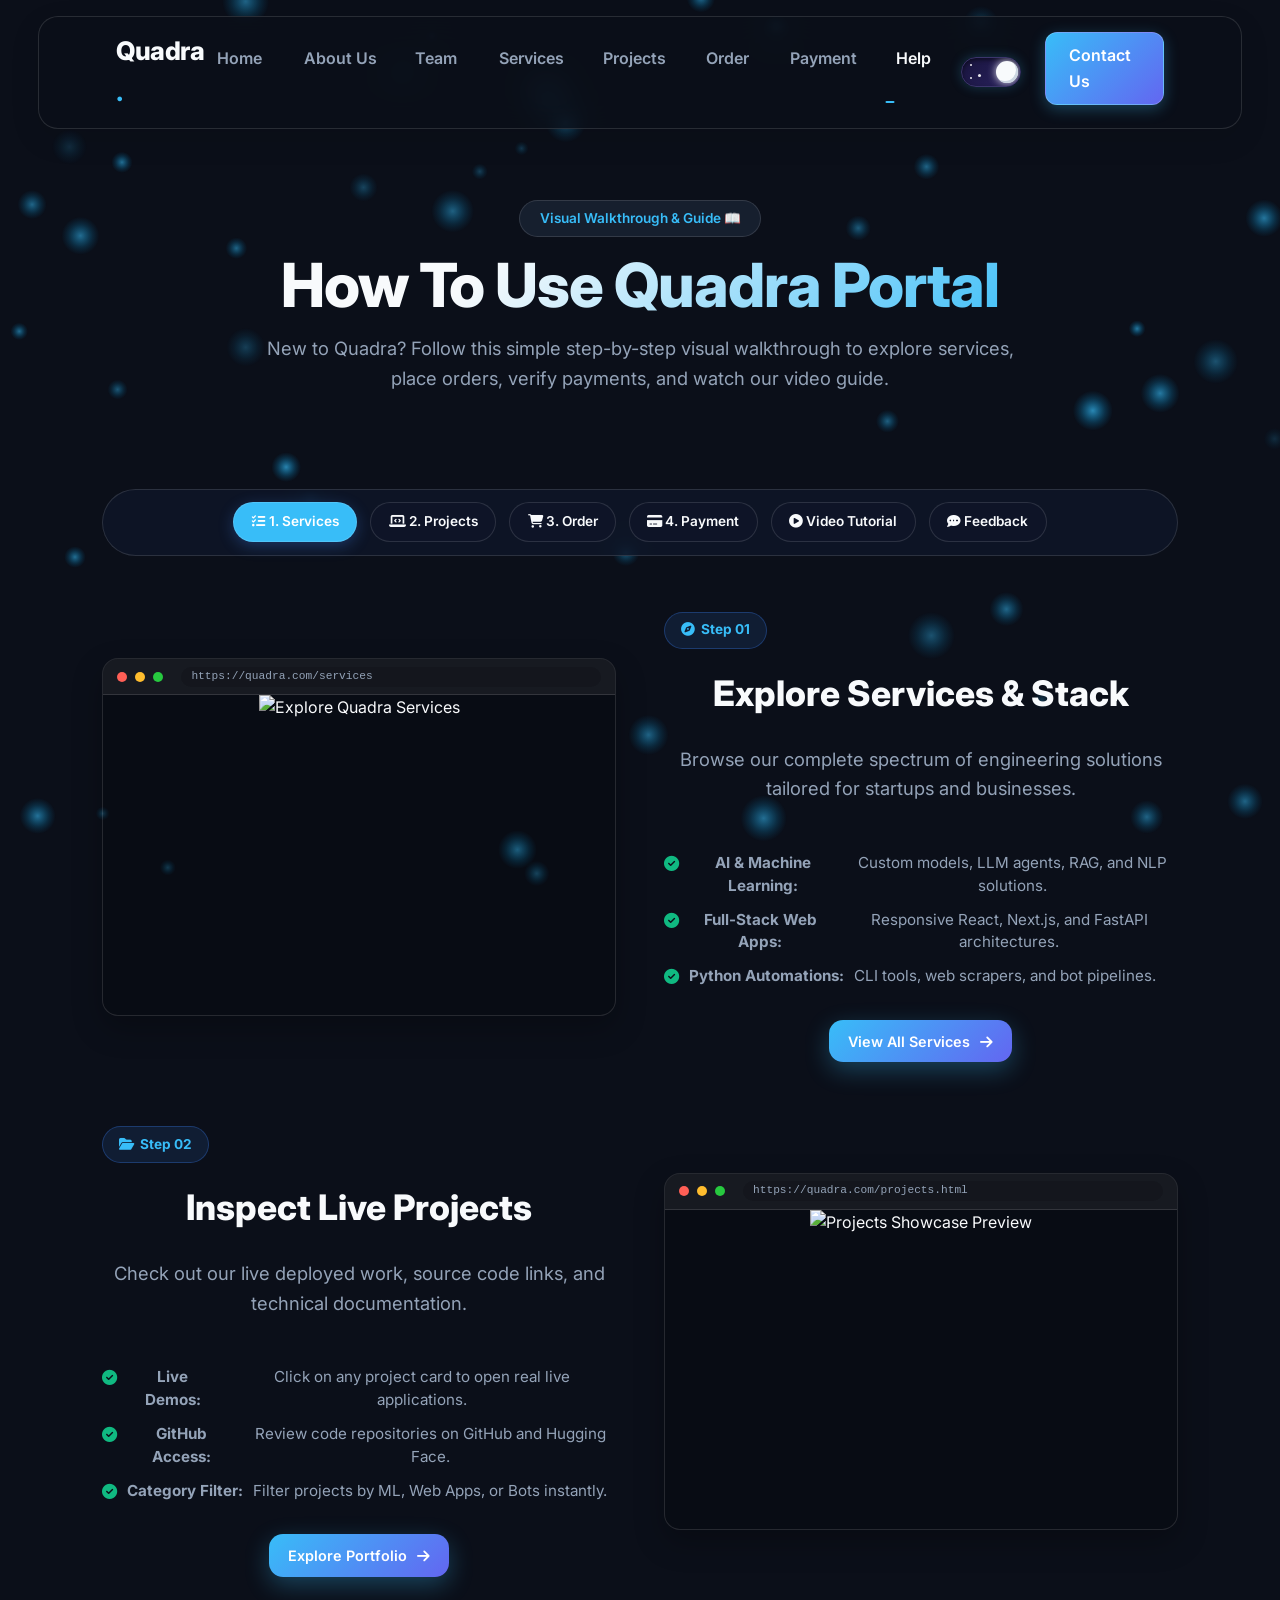
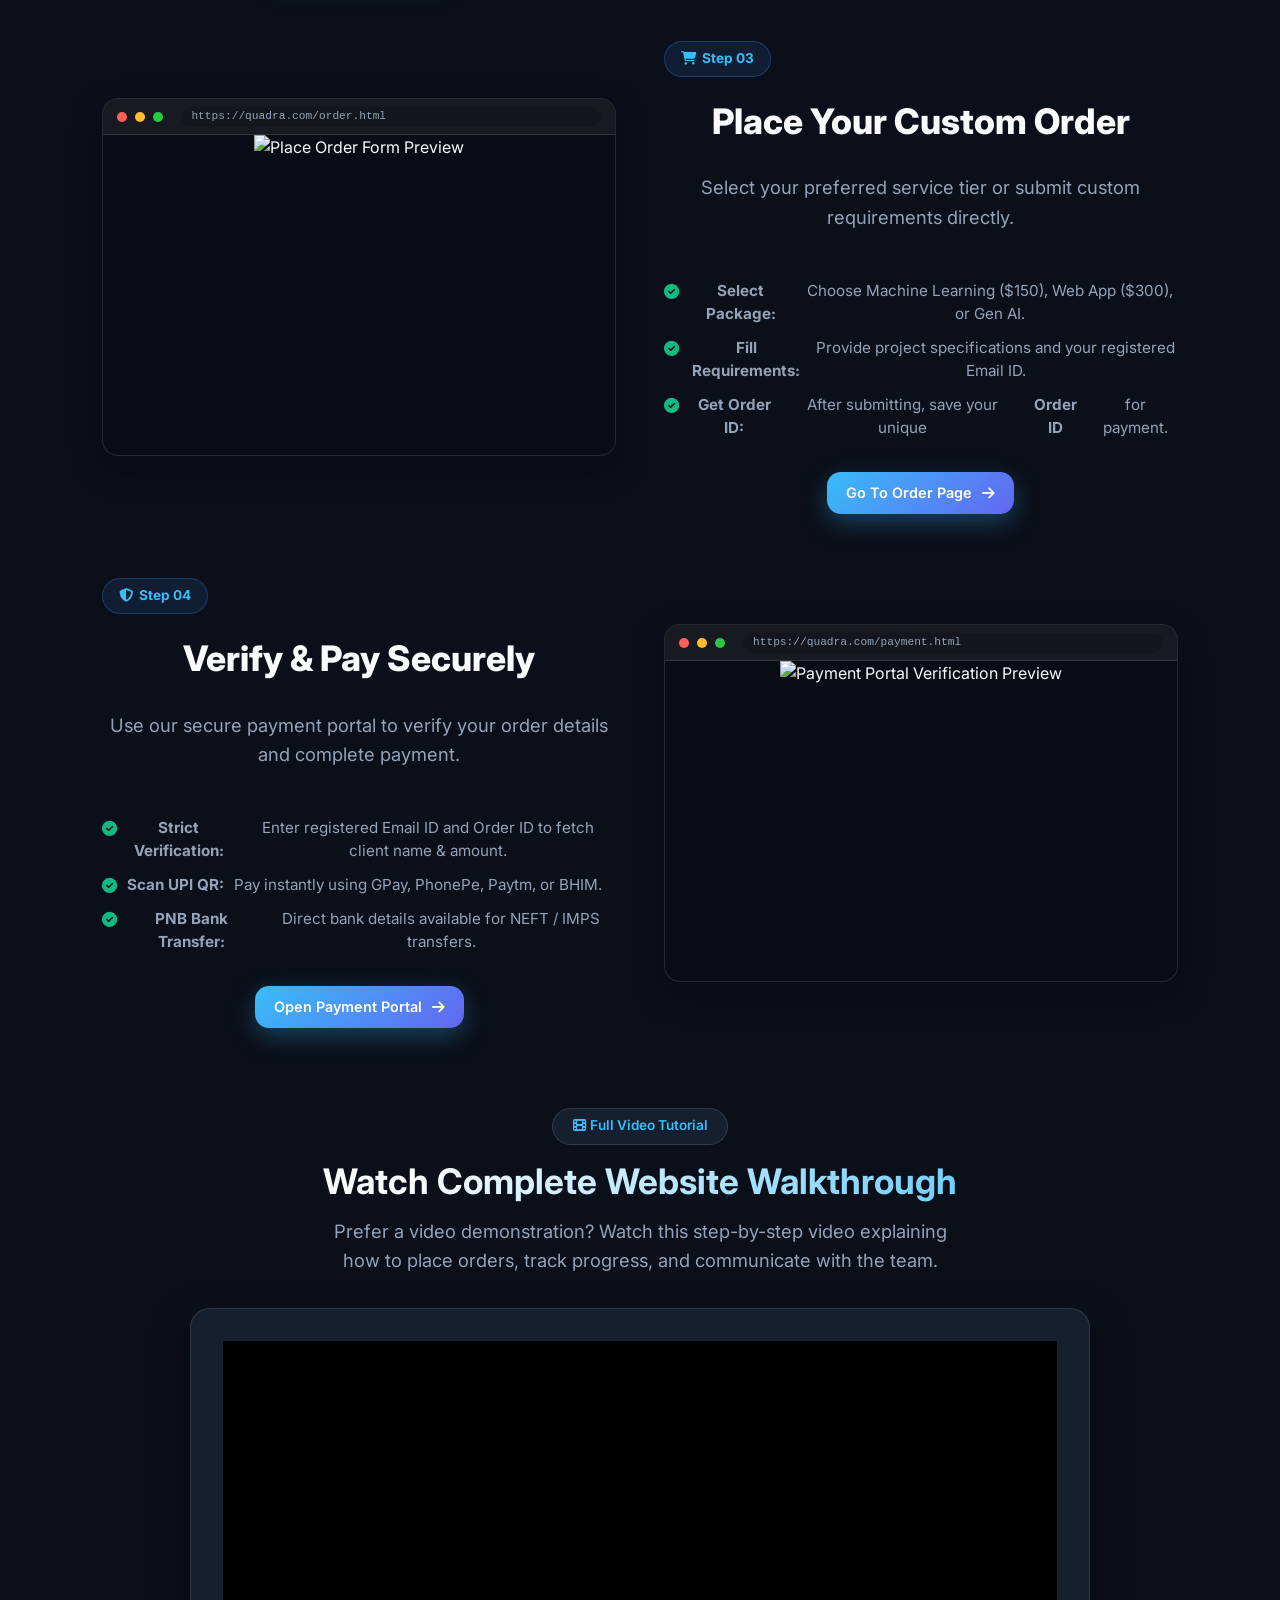
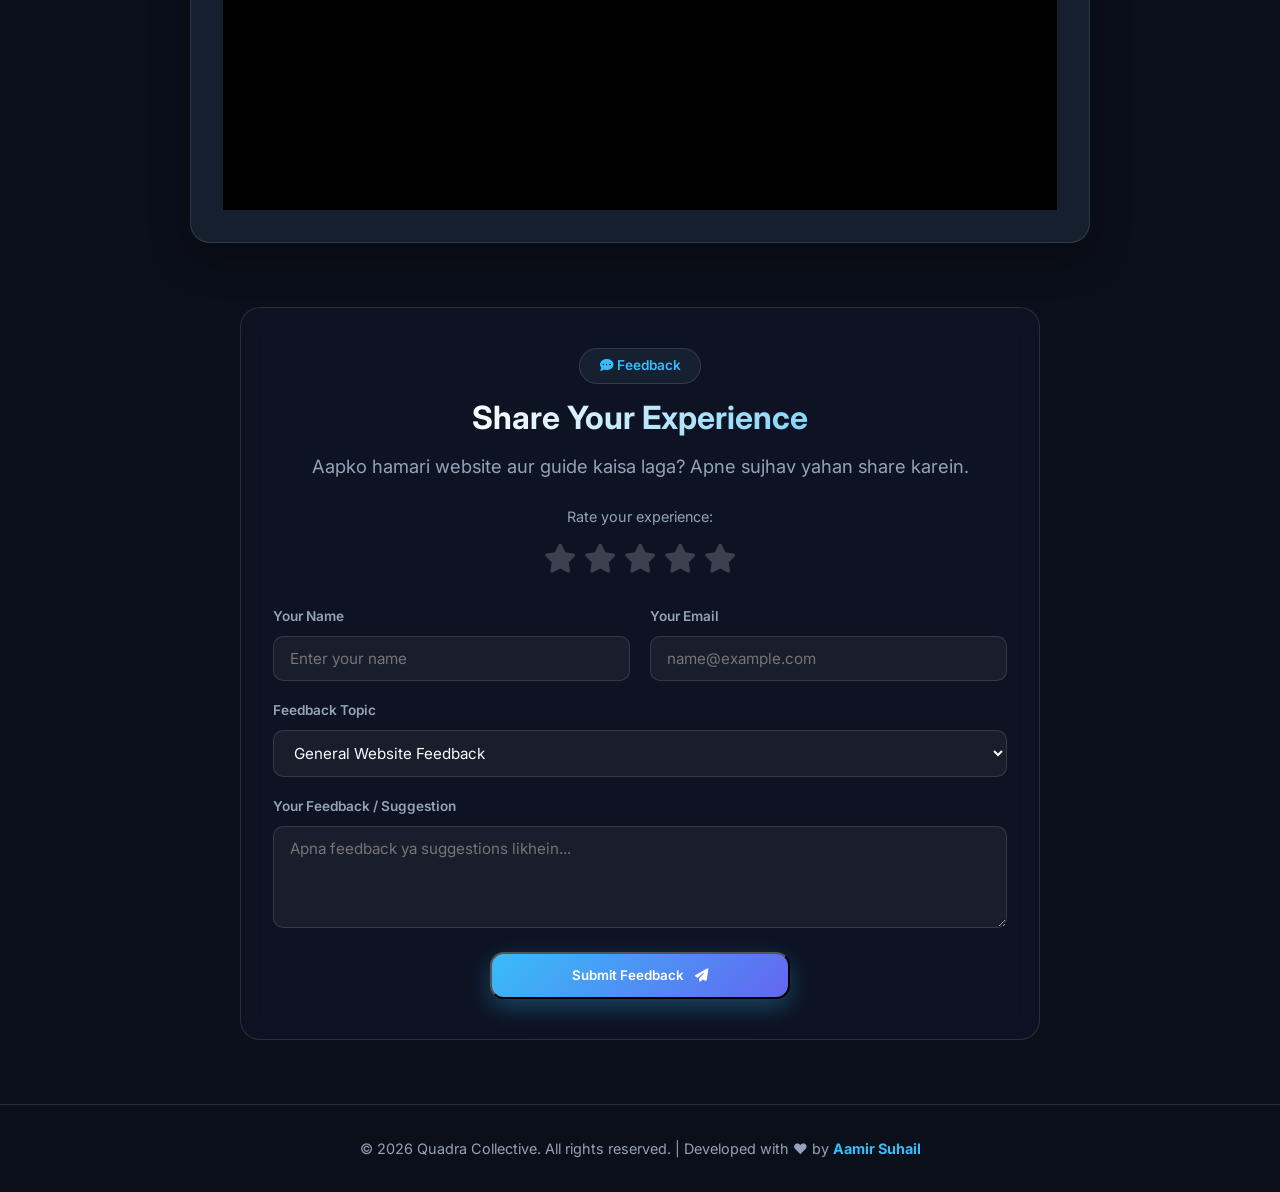
==== commit 138d4876: "fix help page Navbar" ====
--- a/help.html
+++ b/help.html
@@ -16,35 +16,35 @@
 
   <!-- Navbar -->
   <nav class="navbar fade-in-down">
-    <a href="index.html" class="logo">Quadra<span class="logo-dot">.</span></a>
+    <div class="logo">Quadra<span class="logo-dot">.</span></div>
     <button class="nav-toggle" id="nav-toggle" aria-label="Toggle navigation menu" aria-expanded="false">
       <span></span><span></span><span></span>
     </button>
-    <div class="nav-menu nav-collapsible" id="nav-menu">
-      <ul class="nav-links">
-        <li><a href="index.html" class="nav-item">Home</a></li>
-        <li><a href="index.html#about" class="nav-item">About Us</a></li>
-        <li><a href="index.html#team" class="nav-item">Team</a></li>
-        <li><a href="index.html#services" class="nav-item">Services</a></li>
-        <li><a href="projects.html" class="nav-item">Projects</a></li>
-        <li><a href="order.html" class="nav-item">Order</a></li>
-        <li><a href="payment.html" class="nav-item">Payment</a></li>
-        <li><a href="help.html" class="nav-item active">Help</a></li>
-      </ul>
-
-      <!-- Celestial Theme Switcher -->
-      <button class="sky-switch" id="theme-toggle" aria-label="Toggle Theme">
-        <span class="sky-bg">
-          <span class="celestial-body"><span class="sun-glow"></span></span>
-          <span class="star star-1"></span>
-          <span class="star star-2"></span>
-          <span class="star star-3"></span>
-          <span class="cloud-puff"></span>
-        </span>
-      </button>
-
-      <a href="index.html#contact" class="btn-nav particle-trigger rgb-hover-btn">Contact Us</a>
-    </div>
+    <ul class="nav-links nav-collapsible" id="nav-links">
+      <li><a href="#hero" class="nav-item">Home</a></li>
+      <li><a href="#about" class="nav-item">About Us</a></li>
+      <li><a href="#team" class="nav-item">Team</a></li>
+      <li><a href="#services" class="nav-item">Services</a></li>
+      <!-- Navigation links ke andar is line ko add karo -->
+      <li><a href="projects.html" class="nav-item">Projects</a></li>
+      <li><a href="order.html" class="nav-item">Order</a></li>
+      <li><a href="payment.html" class="nav-item">Payment</a></li>
+      <li><a href="help.html" class="nav-item active">Help</a></li> 
+      <li>
+        <button id="theme-toggle" class="sky-switch" aria-label="Toggle Theme">
+          <span class="sky-bg">
+            <span class="celestial-body">
+              <span class="sun-glow"></span>
+            </span>
+            <span class="star star-1"></span>
+            <span class="star star-2"></span>
+            <span class="star star-3"></span>
+            <span class="cloud-puff"></span>
+          </span>
+        </button>
+      </li>
+      <li><a href="#contact" class="btn-nav particle-trigger rgb-hover-btn">Contact Us</a></li>
+    </ul>
   </nav>
 
   <!-- Help Hero Section -->
--- a/styles.css
+++ b/styles.css
@@ -2284,3 +2284,113 @@
   text-decoration: none;
 }
 
+/* ==========================================================================
+   LIGHT THEME COMPLETE COMPATIBILITY FIXES
+   ========================================================================== */
+
+/* Navbar Fix for Light Mode */
+body:not(.dark-theme) .navbar,
+.light-theme .navbar {
+  background: rgba(255, 255, 255, 0.9) !important;
+  border-bottom: 1px solid rgba(0, 0, 0, 0.08);
+  box-shadow: 0 4px 20px rgba(0, 0, 0, 0.05);
+}
+
+body:not(.dark-theme) .nav-item,
+.light-theme .nav-item {
+  color: #334155 !important;
+}
+
+body:not(.dark-theme) .logo,
+.light-theme .logo {
+  color: #0f172a !important;
+}
+
+/* Feedback Card & Form Light Mode Fix */
+body:not(.dark-theme) .feedback-card,
+.light-theme .feedback-card {
+  background: #ffffff !important;
+  border: 1px solid rgba(0, 0, 0, 0.1) !important;
+  box-shadow: 0 15px 35px rgba(0, 0, 0, 0.08) !important;
+}
+
+body:not(.dark-theme) .feedback-card h2,
+.light-theme .feedback-card h2,
+body:not(.dark-theme) .step-title,
+.light-theme .step-title {
+  color: #0f172a !important;
+}
+
+body:not(.dark-theme) .fb-field label,
+body:not(.dark-theme) .rating-title,
+.light-theme .fb-field label,
+.light-theme .rating-title {
+  color: #475569 !important;
+}
+
+body:not(.dark-theme) .fb-field input,
+body:not(.dark-theme) .fb-field select,
+body:not(.dark-theme) .fb-field textarea,
+.light-theme .fb-field input,
+.light-theme .fb-field select,
+.light-theme .fb-field textarea {
+  background: #f8fafc !important;
+  border: 1px solid #cbd5e1 !important;
+  color: #0f172a !important;
+}
+
+body:not(.dark-theme) .fb-field input::placeholder,
+body:not(.dark-theme) .fb-field textarea::placeholder,
+.light-theme .fb-field input::placeholder,
+.light-theme .fb-field textarea::placeholder {
+  color: #94a3b8 !important;
+}
+
+body:not(.dark-theme) .fb-field select option,
+.light-theme .fb-field select option {
+  background: #ffffff !important;
+  color: #0f172a !important;
+}
+
+/* Quick Jump Nav Light Theme */
+body:not(.dark-theme) .guide-jump-nav,
+.light-theme .guide-jump-nav {
+  background: rgba(255, 255, 255, 0.9) !important;
+  border: 1px solid rgba(0, 0, 0, 0.1) !important;
+  box-shadow: 0 4px 15px rgba(0, 0, 0, 0.05);
+}
+
+body:not(.dark-theme) .jump-link,
+.light-theme .jump-link {
+  background: #f1f5f9 !important;
+  color: #334155 !important;
+  border: 1px solid #e2e8f0 !important;
+}
+
+body:not(.dark-theme) .jump-link:hover,
+body:not(.dark-theme) .jump-link.active,
+.light-theme .jump-link:hover,
+.light-theme .jump-link.active {
+  background: #3b82f6 !important;
+  color: #ffffff !important;
+}
+
+/* Browser Mockup Light Theme */
+body:not(.dark-theme) .browser-mockup,
+.light-theme .browser-mockup {
+  background: #ffffff !important;
+  border: 1px solid #e2e8f0 !important;
+  box-shadow: 0 10px 25px rgba(0, 0, 0, 0.08) !important;
+}
+
+body:not(.dark-theme) .browser-header,
+.light-theme .browser-header {
+  background: #f8fafc !important;
+  border-bottom: 1px solid #e2e8f0 !important;
+}
+
+body:not(.dark-theme) .browser-address-bar,
+.light-theme .browser-address-bar {
+  background: #e2e8f0 !important;
+  color: #64748b !important;
+}
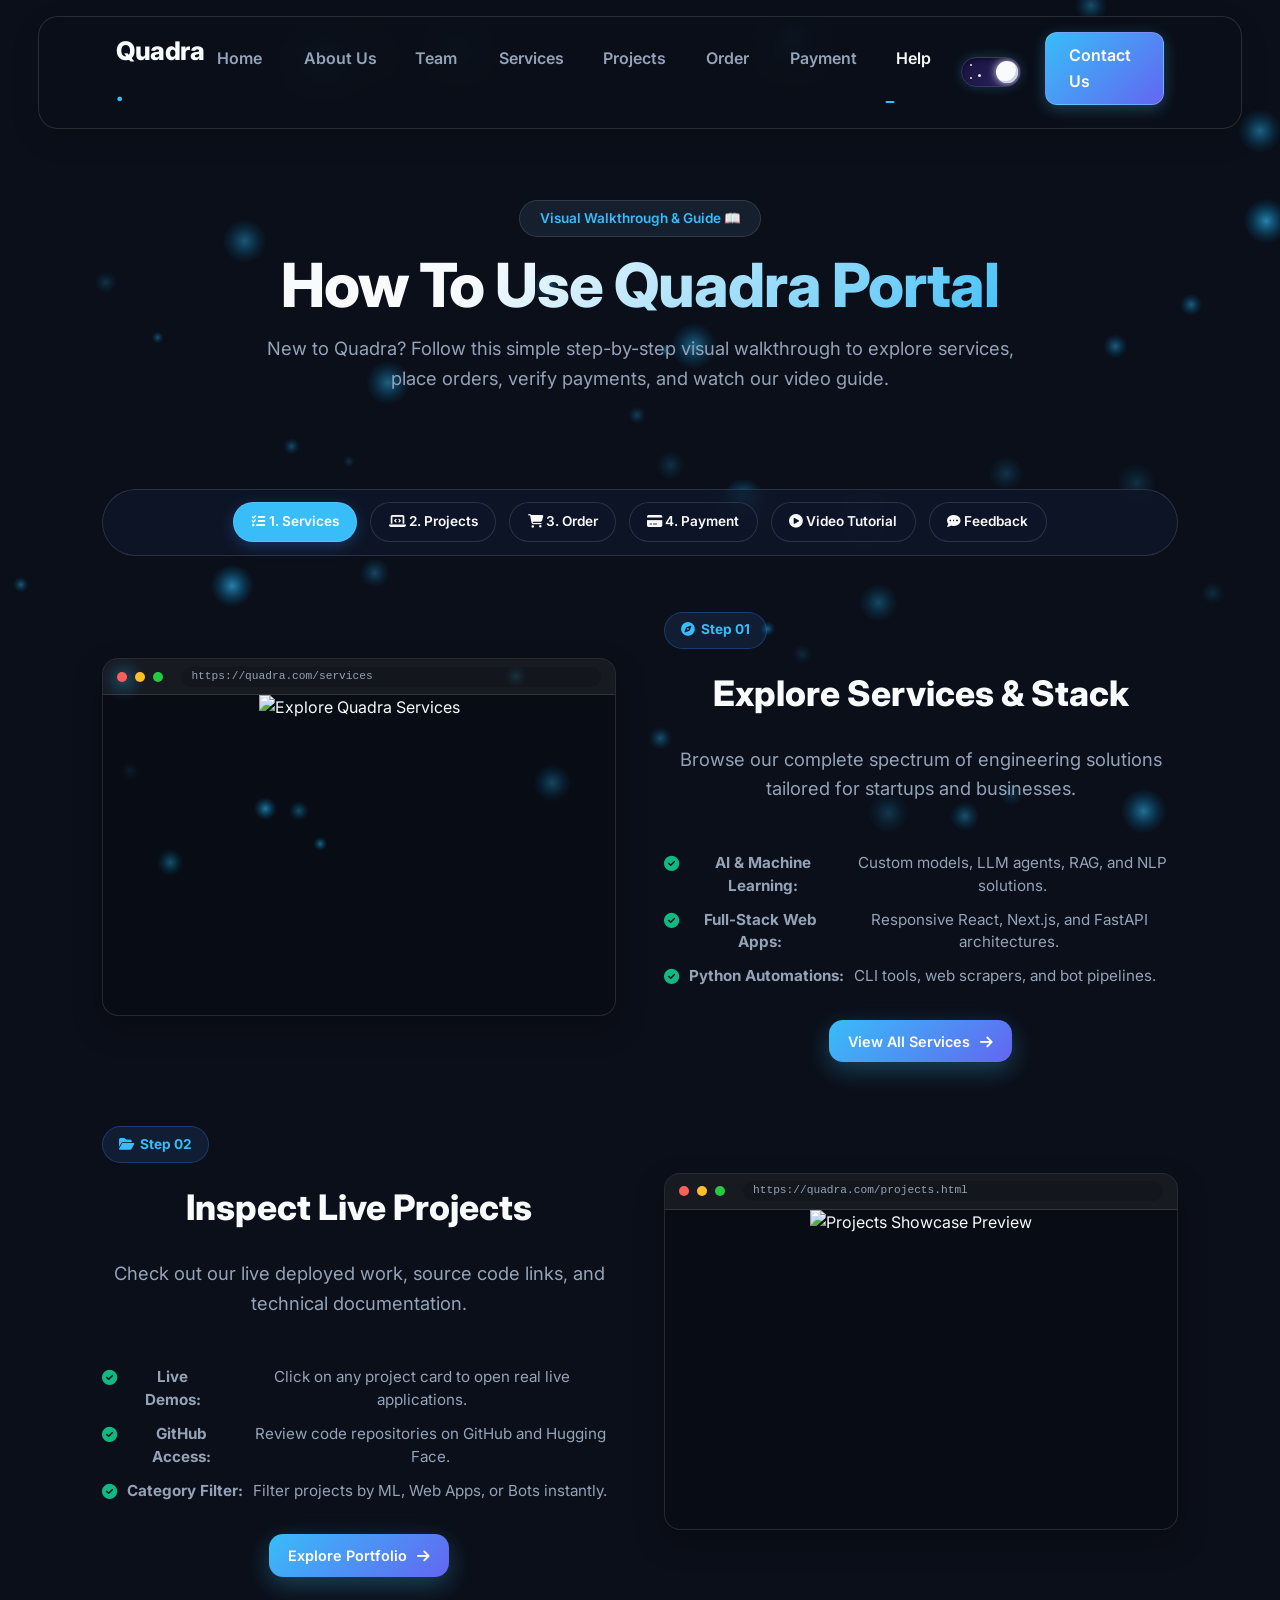
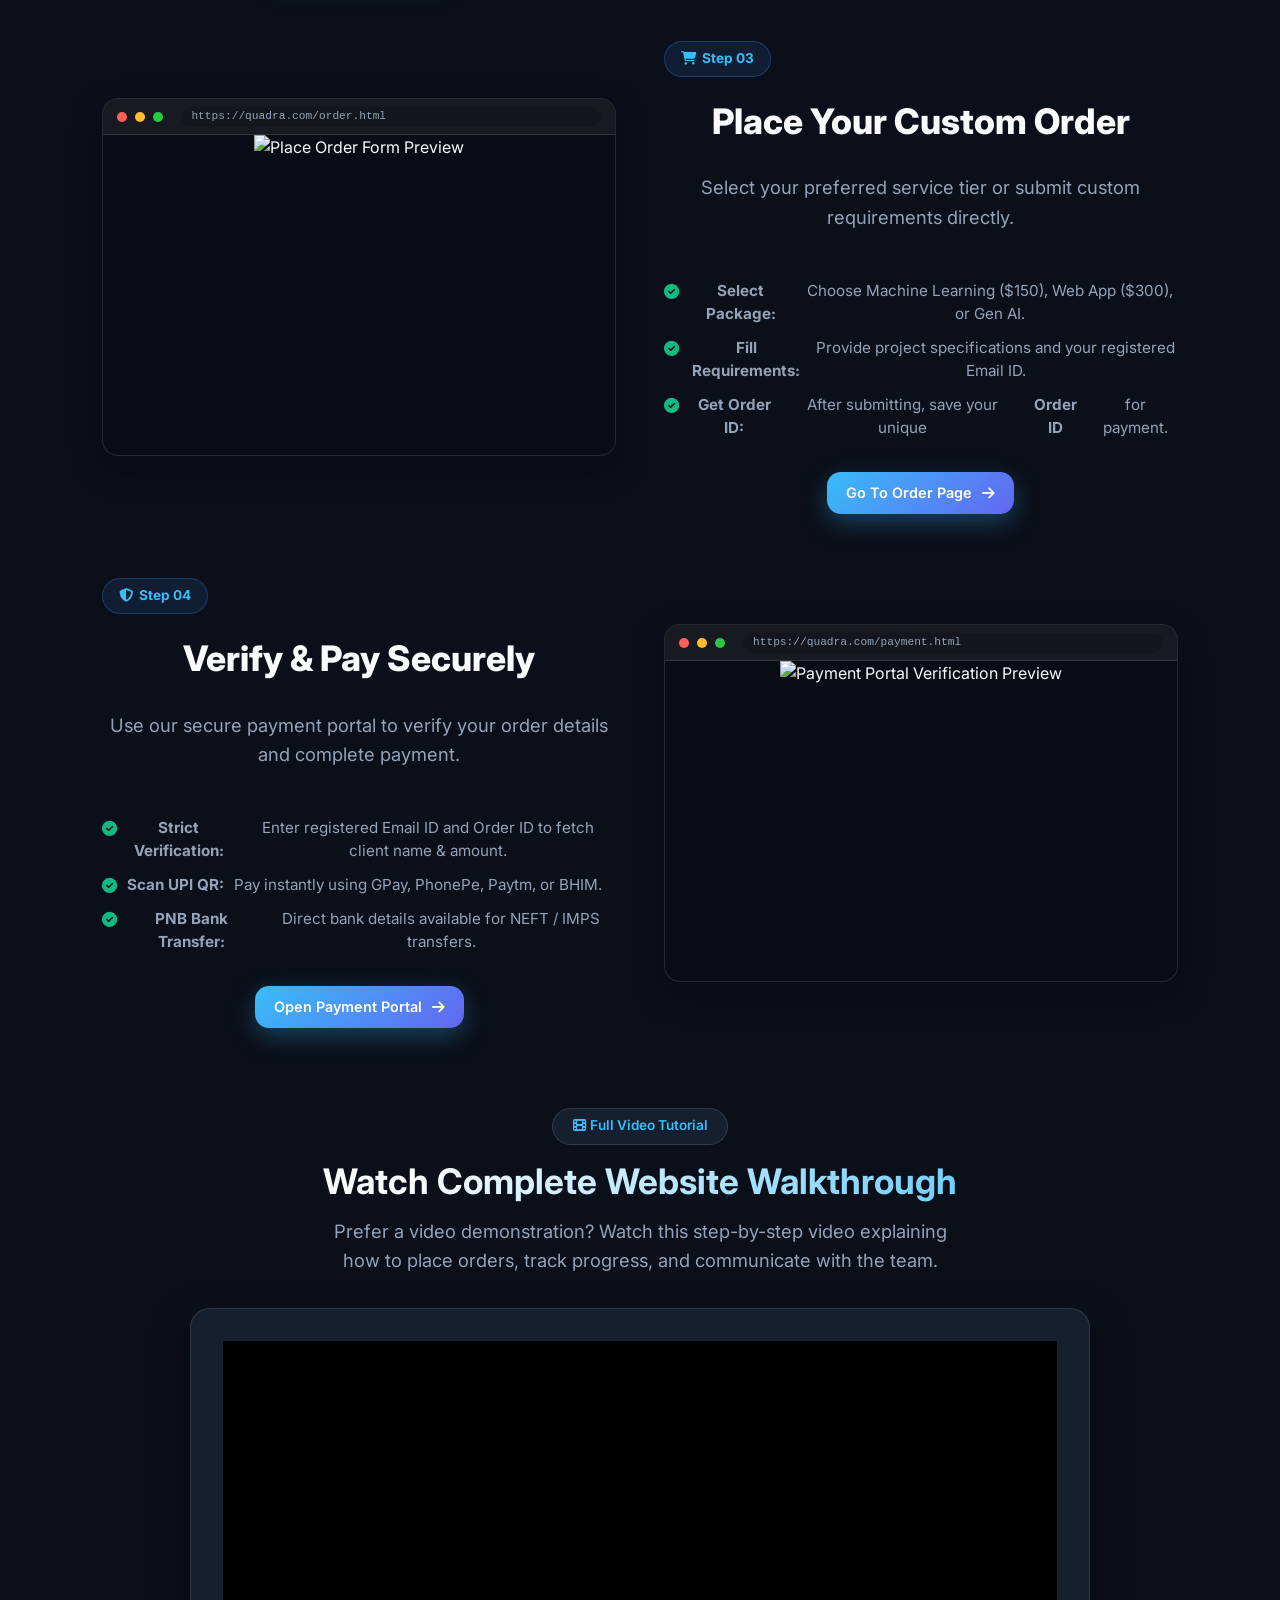
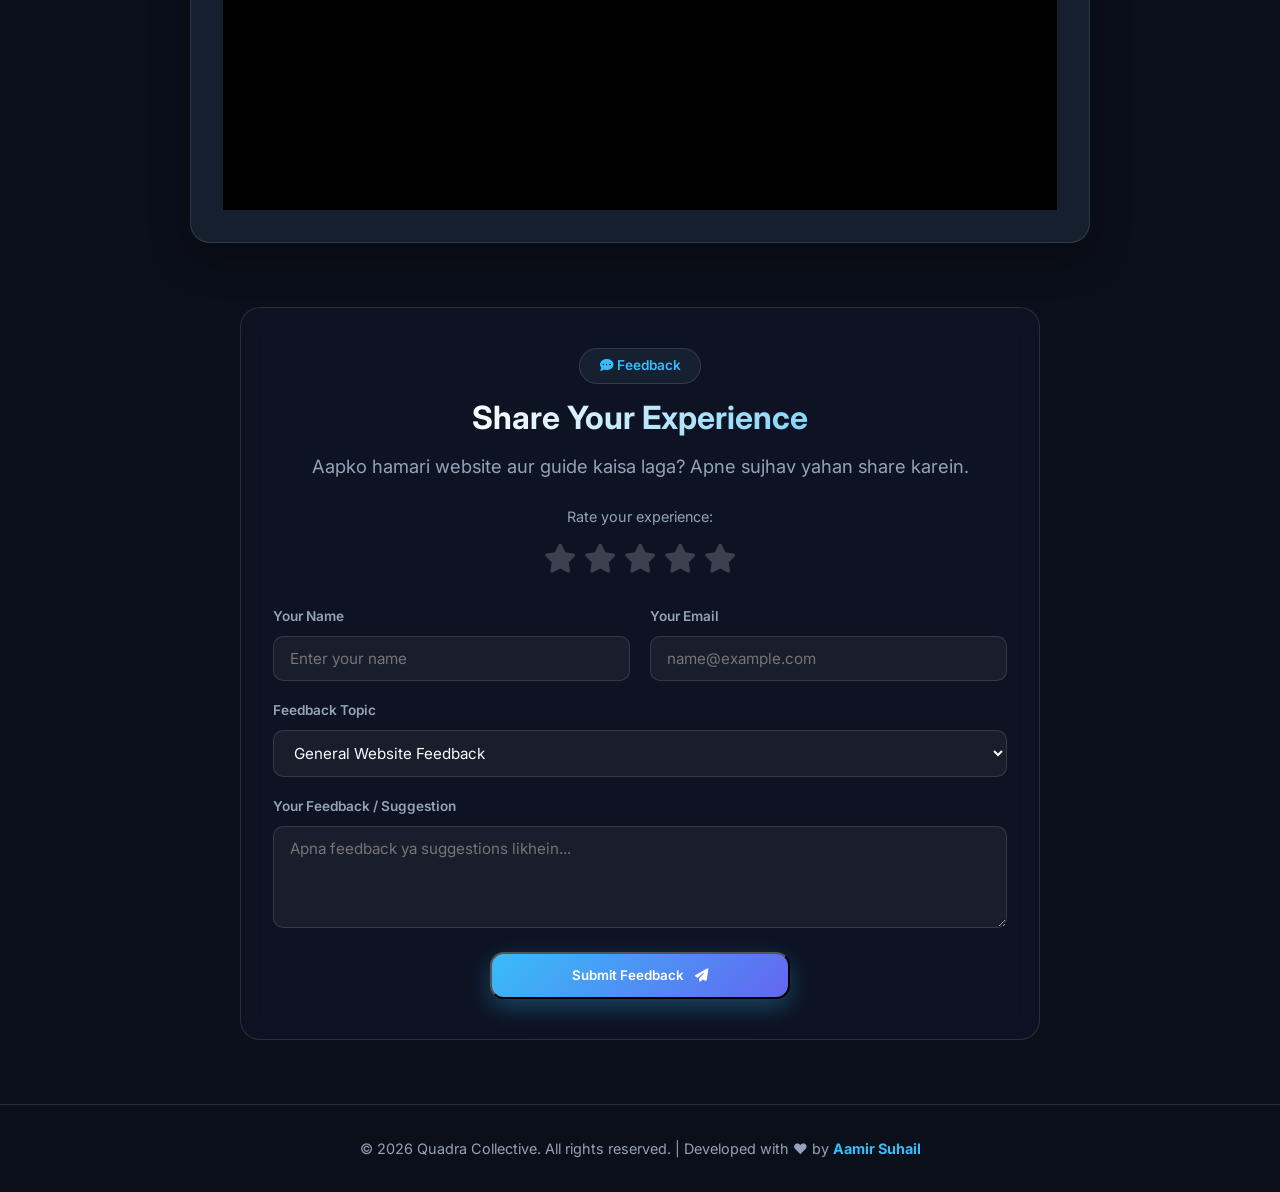
==== commit 6c63f8fd: "fix help page Navbar" ====
--- a/help.html
+++ b/help.html
@@ -21,7 +21,7 @@
       <span></span><span></span><span></span>
     </button>
     <ul class="nav-links nav-collapsible" id="nav-links">
-      <li><a href="#hero" class="nav-item">Home</a></li>
+      <li><a href="index.html" class="nav-item">Home</a></li>
       <li><a href="#about" class="nav-item">About Us</a></li>
       <li><a href="#team" class="nav-item">Team</a></li>
       <li><a href="#services" class="nav-item">Services</a></li>
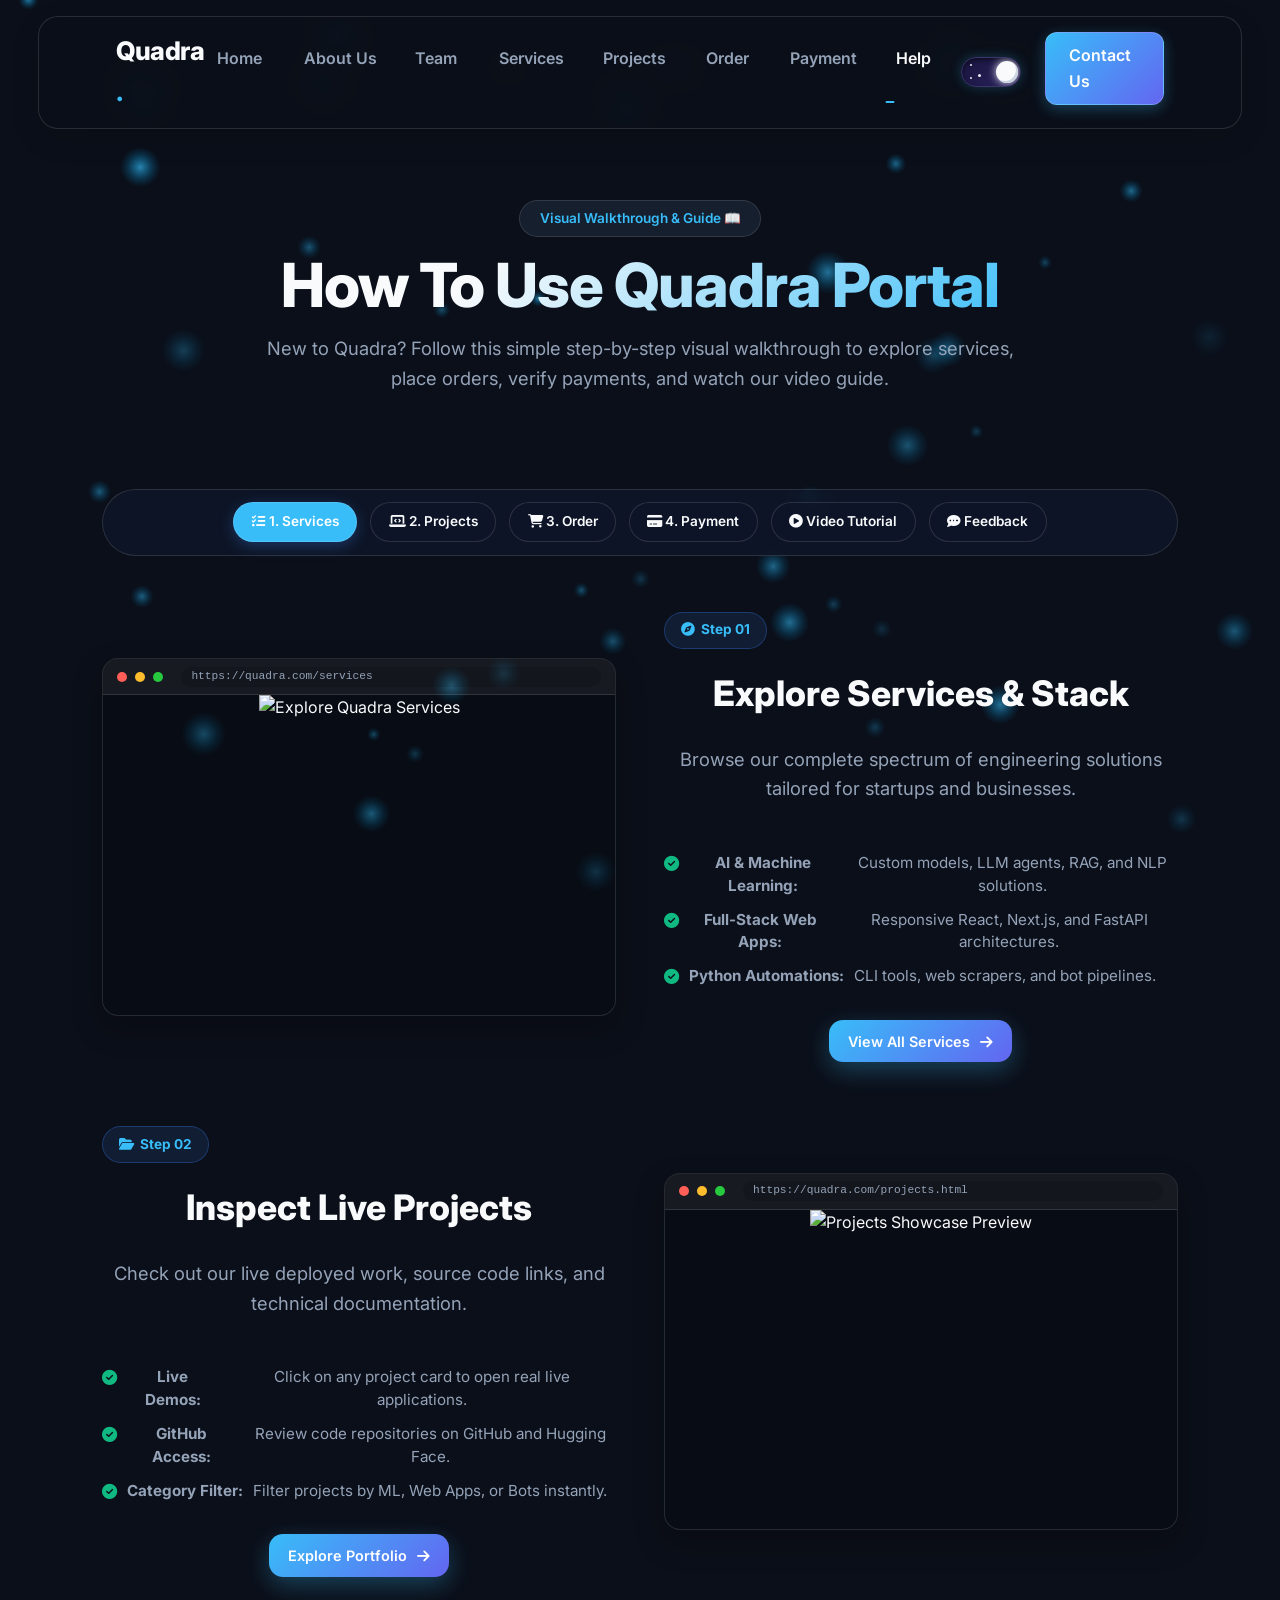
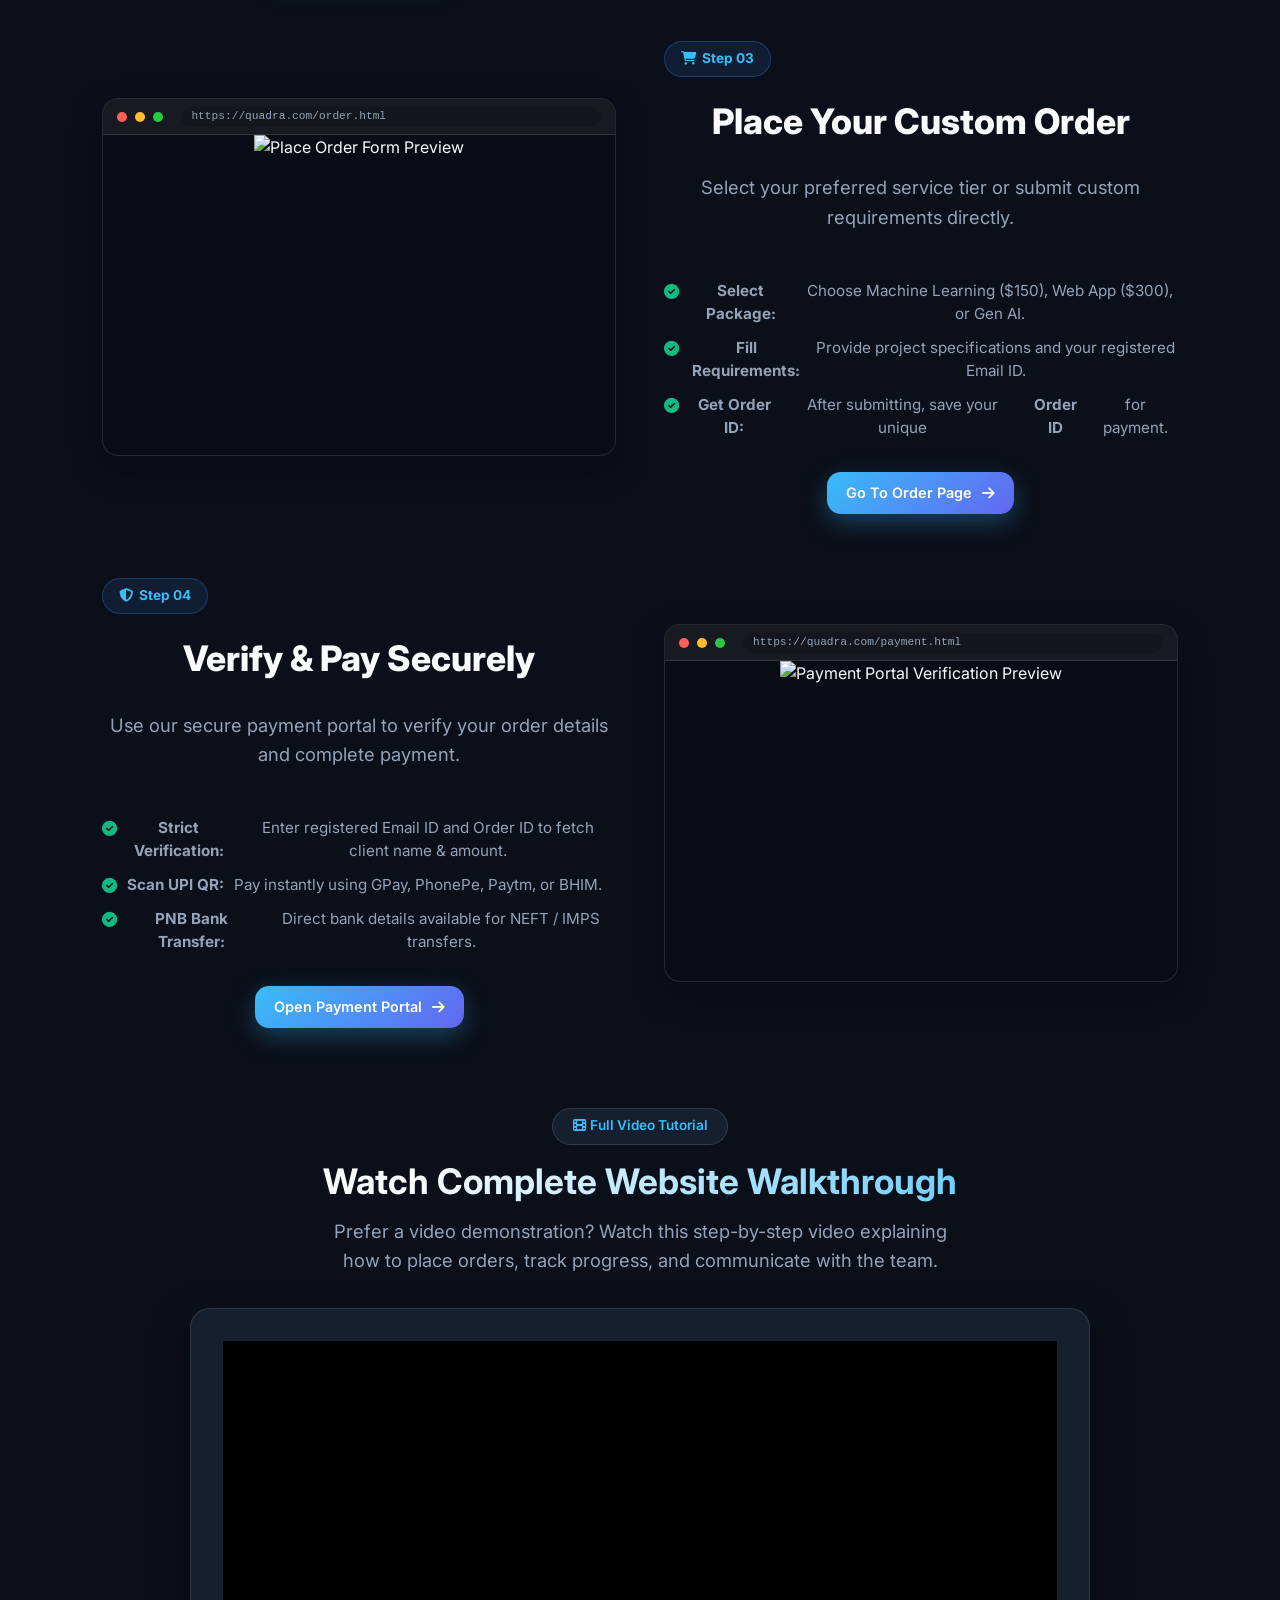
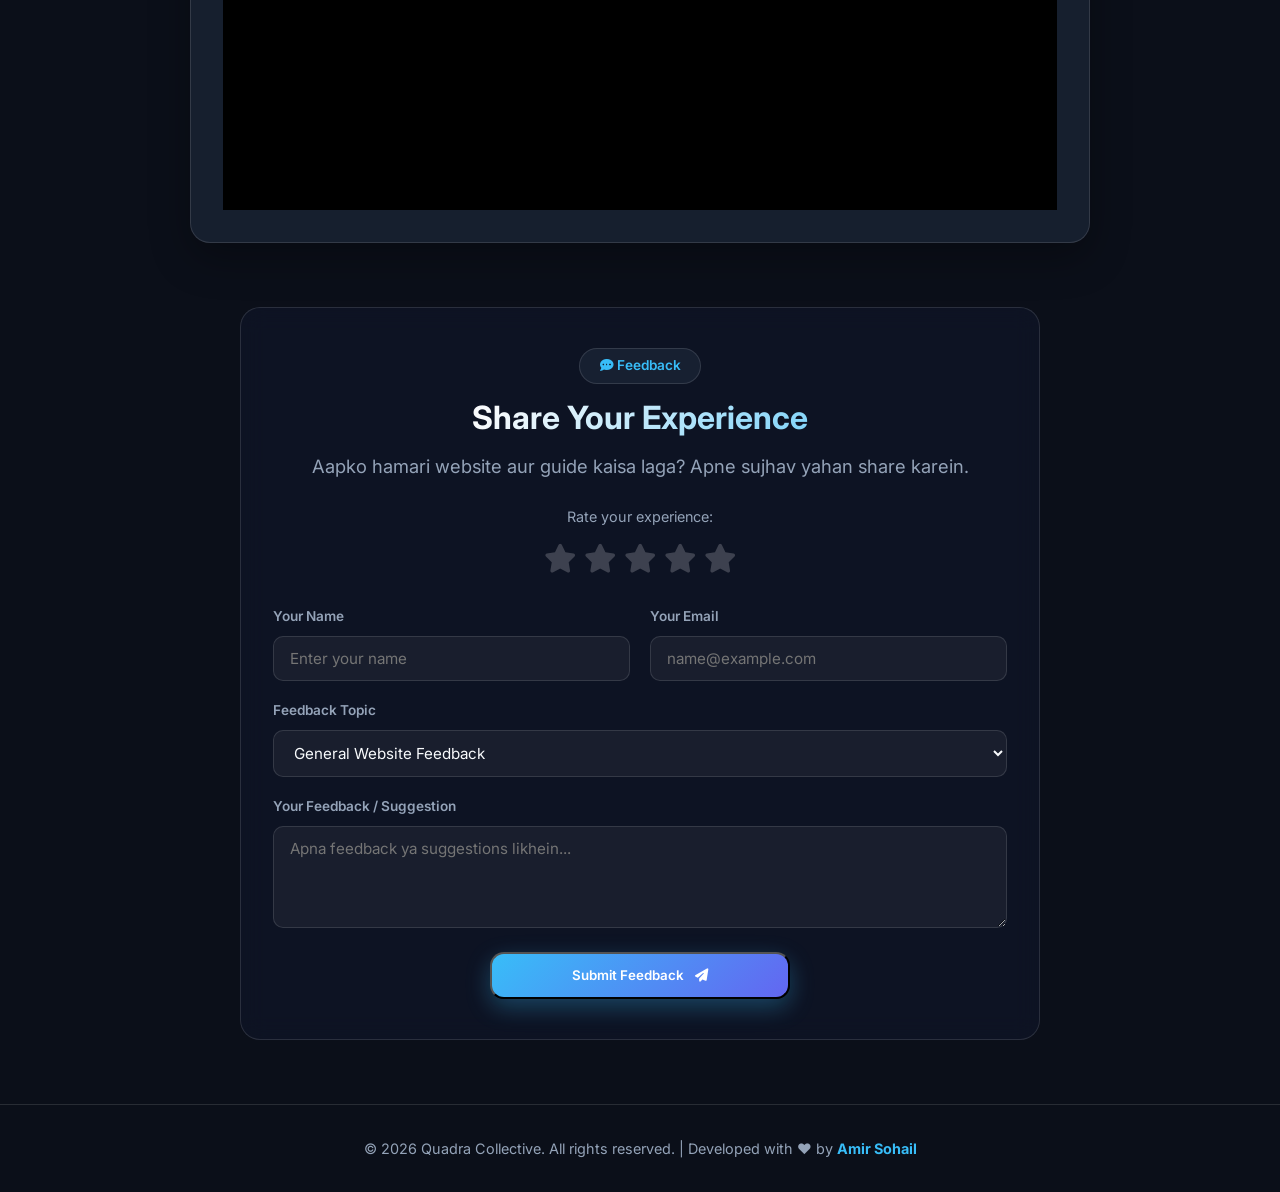
==== commit 71d7f59a: "update all page copy rights footer" ====
--- a/help.html
+++ b/help.html
@@ -270,7 +270,7 @@
 
   <!-- Updated Footer with Developer Credit -->
   <footer>
-    <p>&copy; 2026 Quadra Collective. All rights reserved. | Developed with ❤️ by <a href="https://github.com/amirsohail100" target="_blank" class="dev-credit">Aamir Suhail</a></p>
+    <p>&copy; 2026 Quadra Collective. All rights reserved. | Developed with ❤️ by <a href="https://github.com/amirsohail100" target="_blank" class="dev-credit">Amir Sohail</a></p>
   </footer>
 
   <script src="script.js"></script>
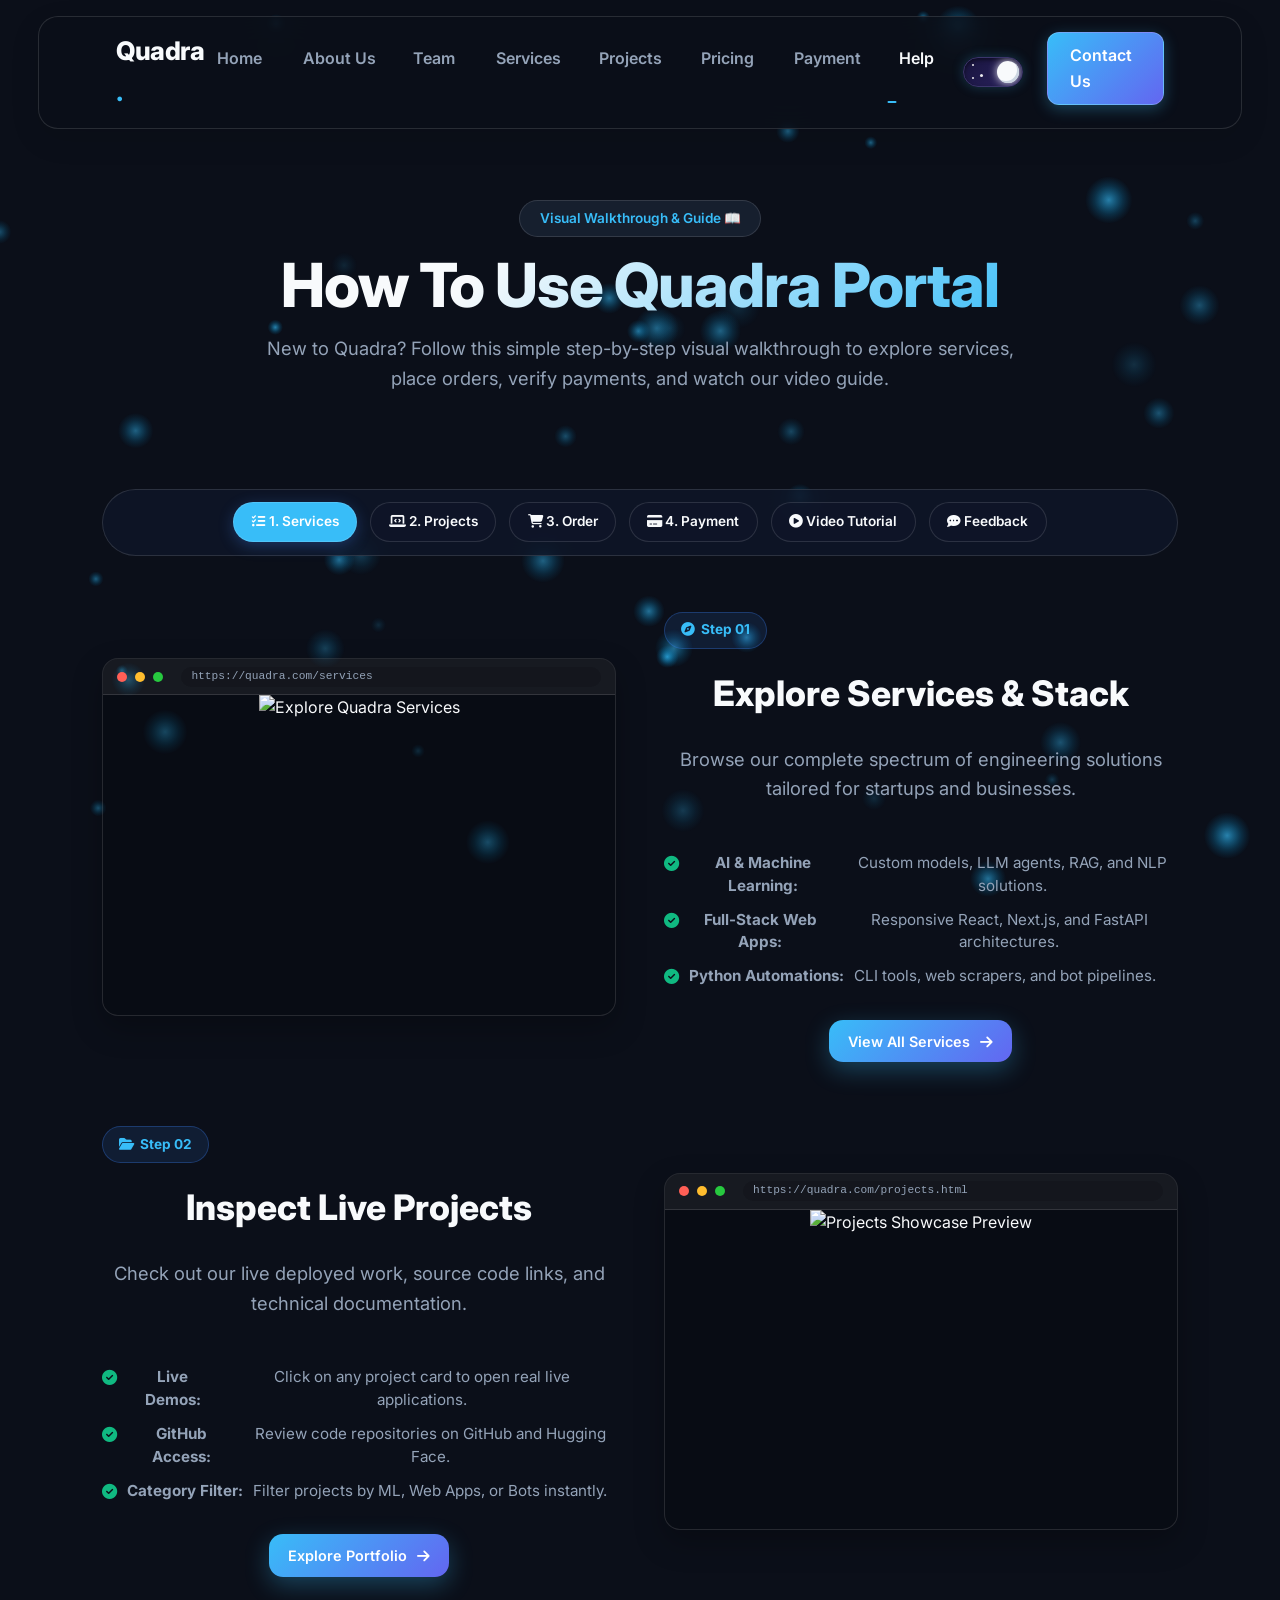
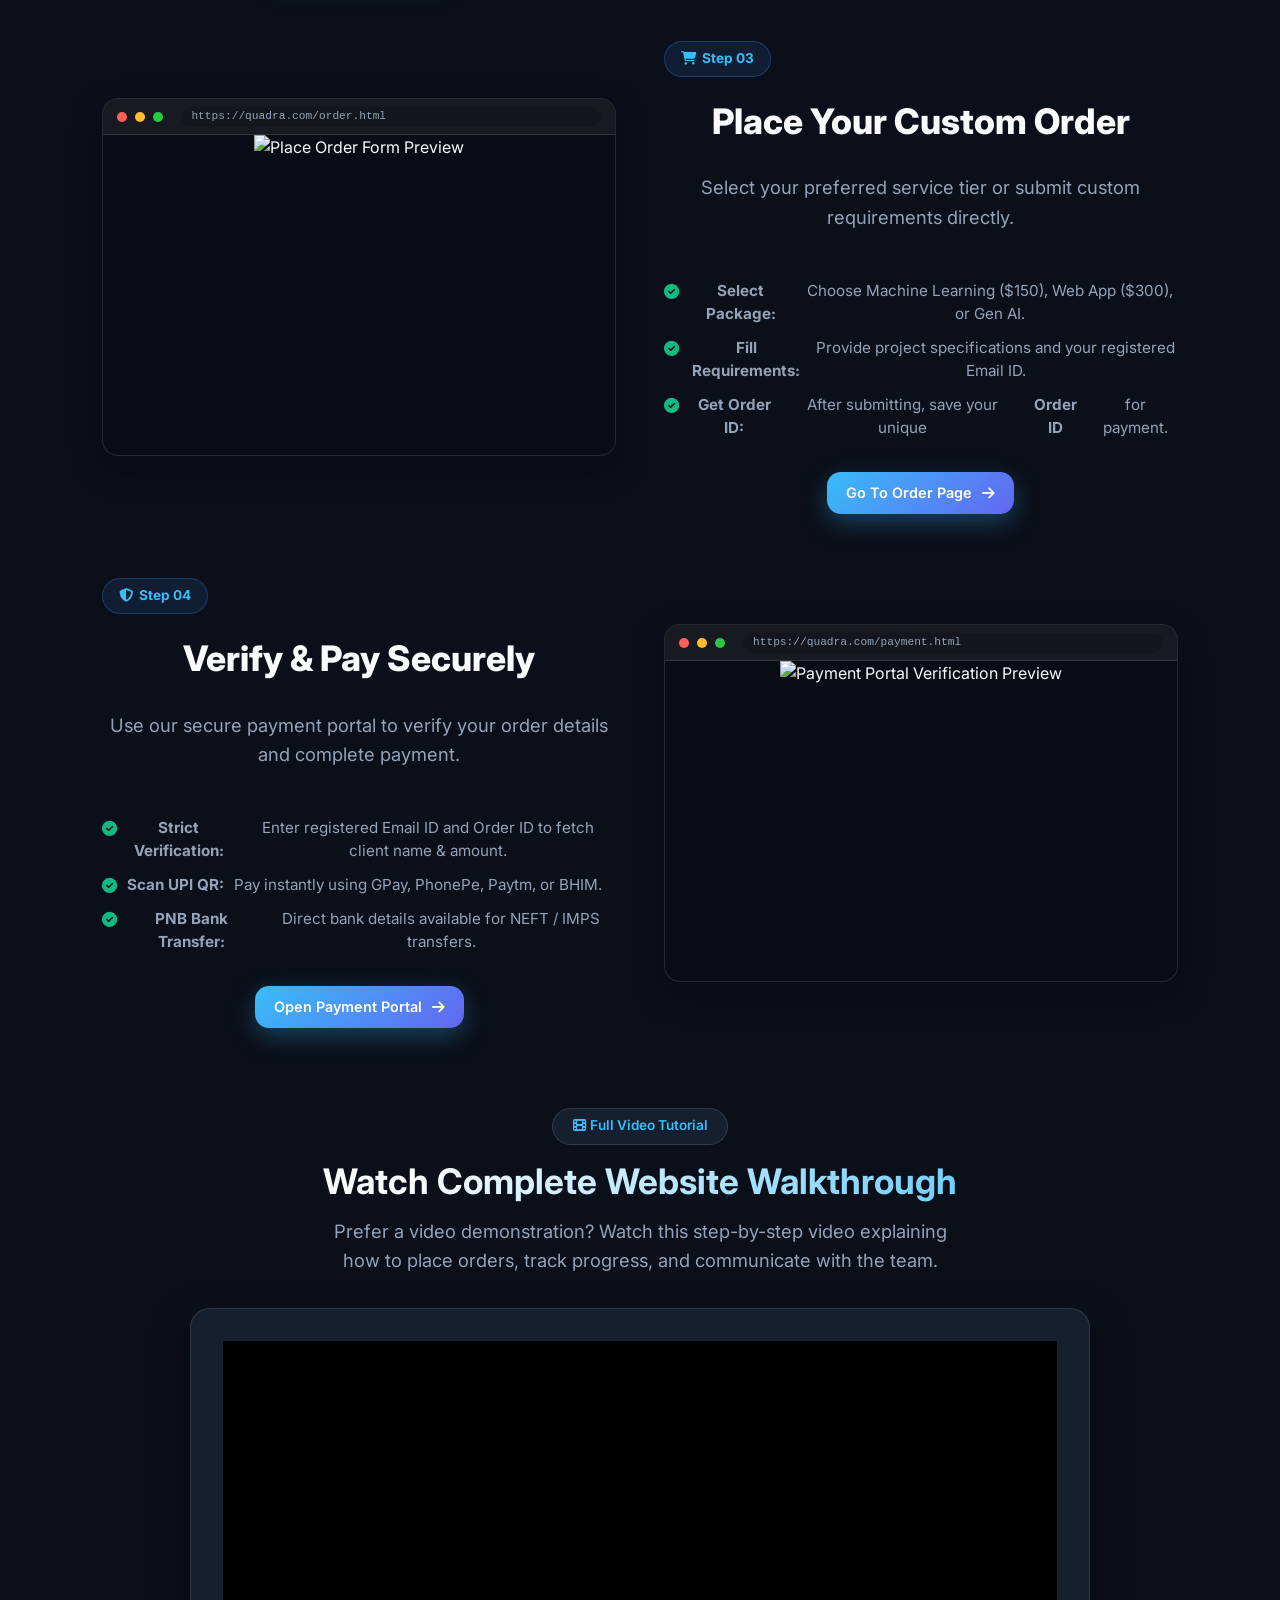
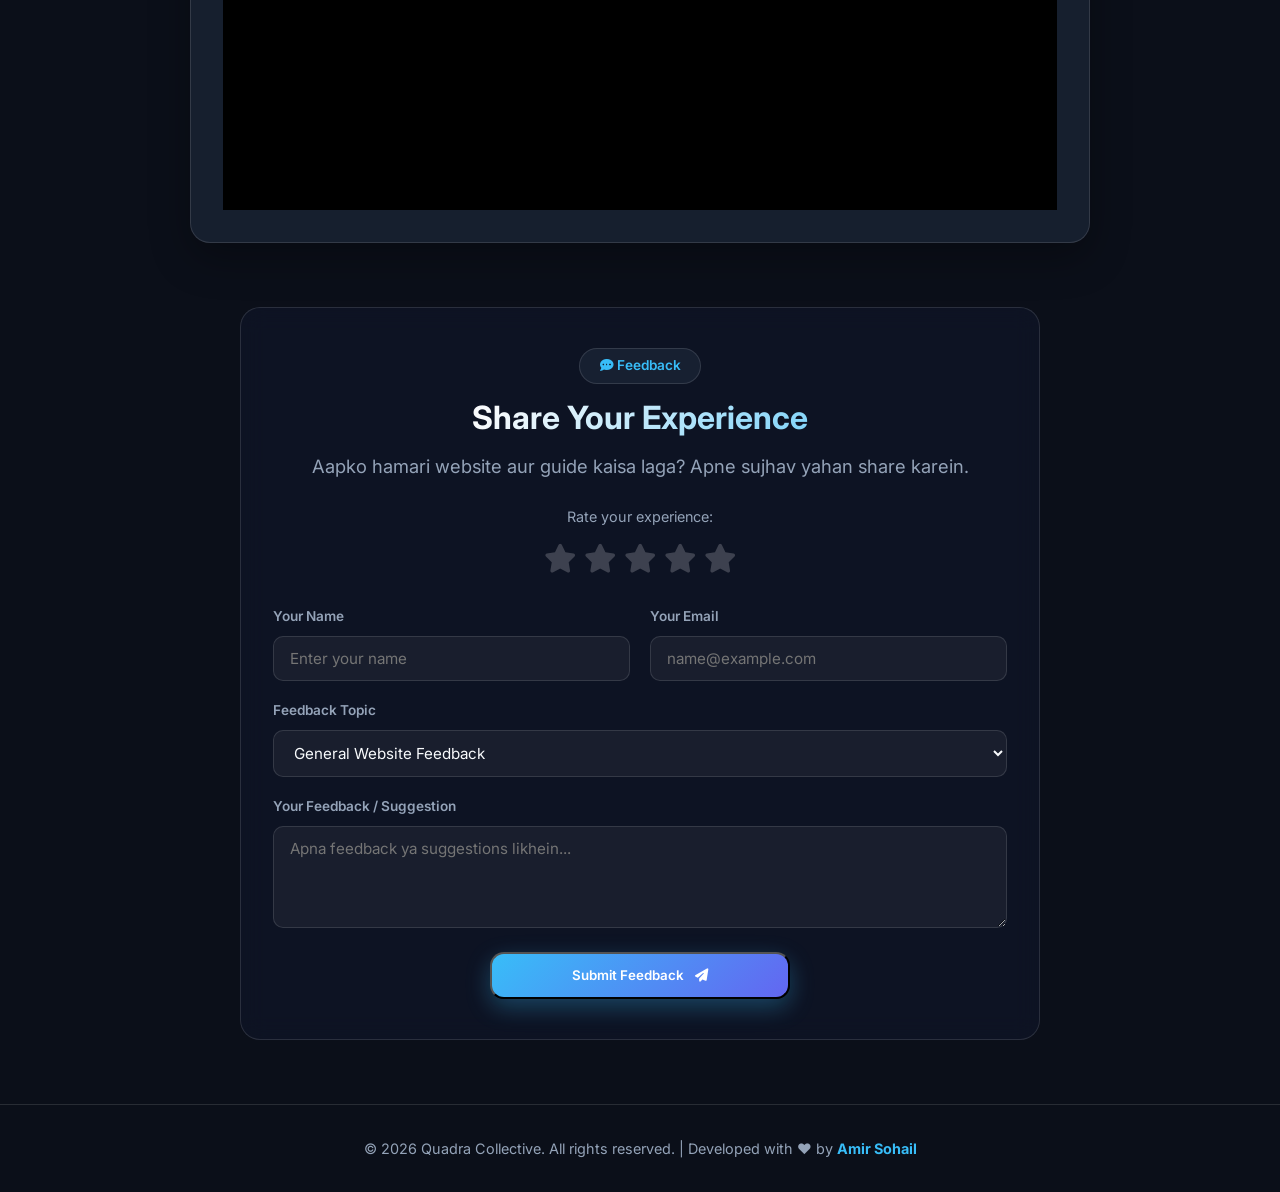
==== commit 12a66768: "update name Order to Pricing" ====
--- a/help.html
+++ b/help.html
@@ -27,7 +27,7 @@
       <li><a href="#services" class="nav-item">Services</a></li>
       <!-- Navigation links ke andar is line ko add karo -->
       <li><a href="projects.html" class="nav-item">Projects</a></li>
-      <li><a href="order.html" class="nav-item">Order</a></li>
+      <li><a href="pricing.html" class="nav-item">Pricing</a></li>
       <li><a href="payment.html" class="nav-item">Payment</a></li>
       <li><a href="help.html" class="nav-item active">Help</a></li> 
       <li>
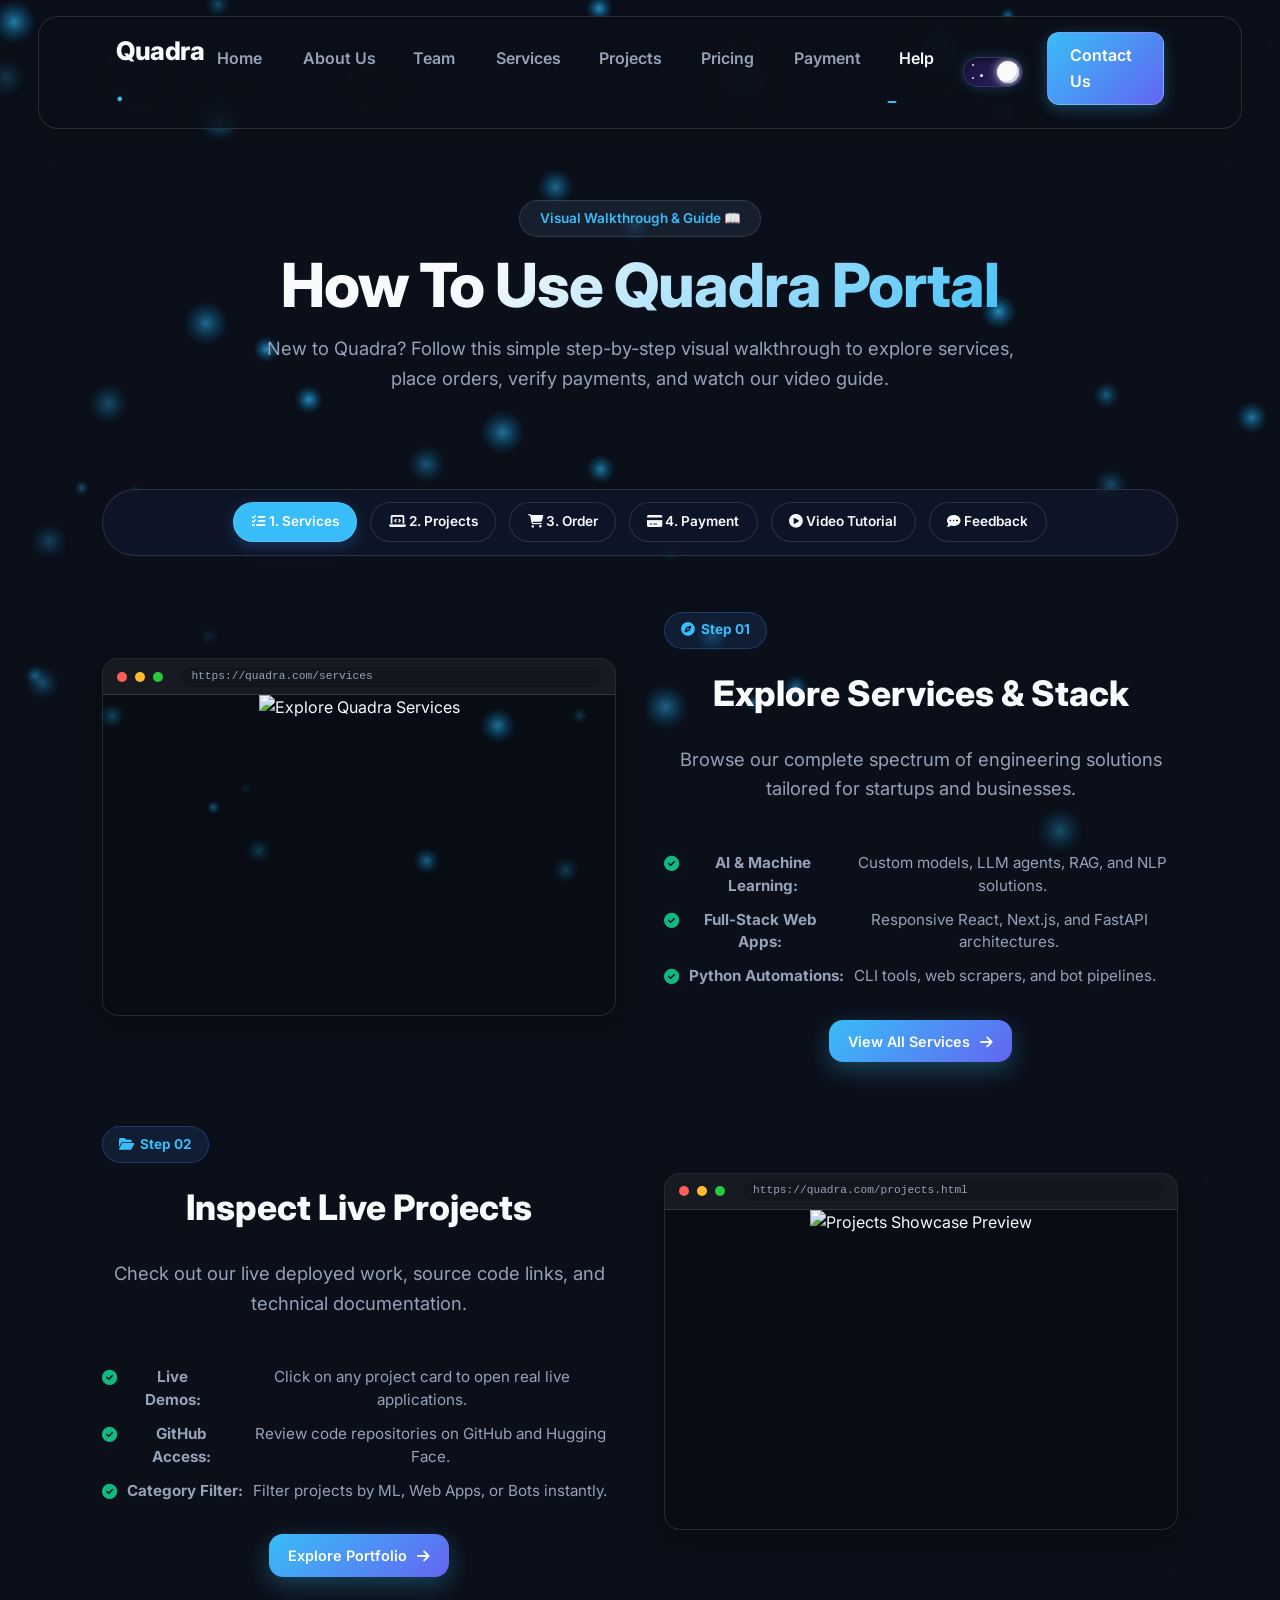
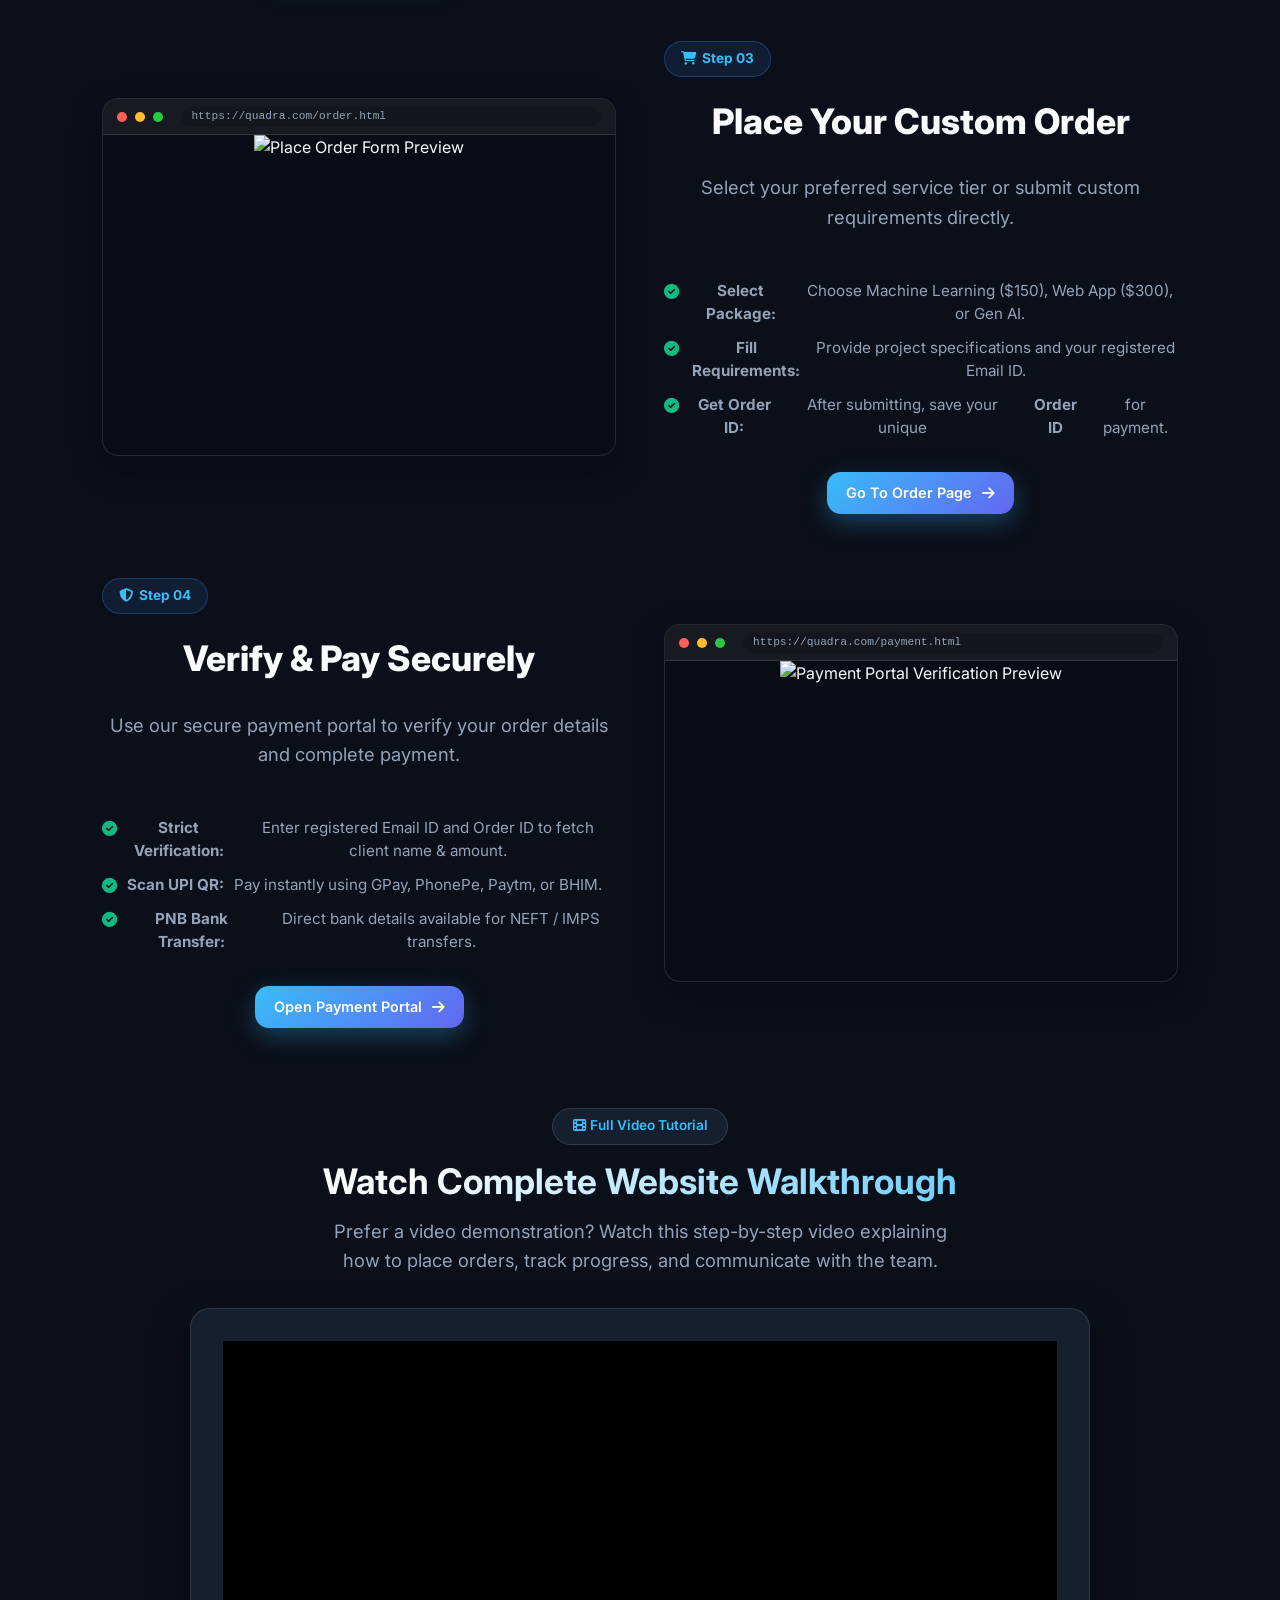
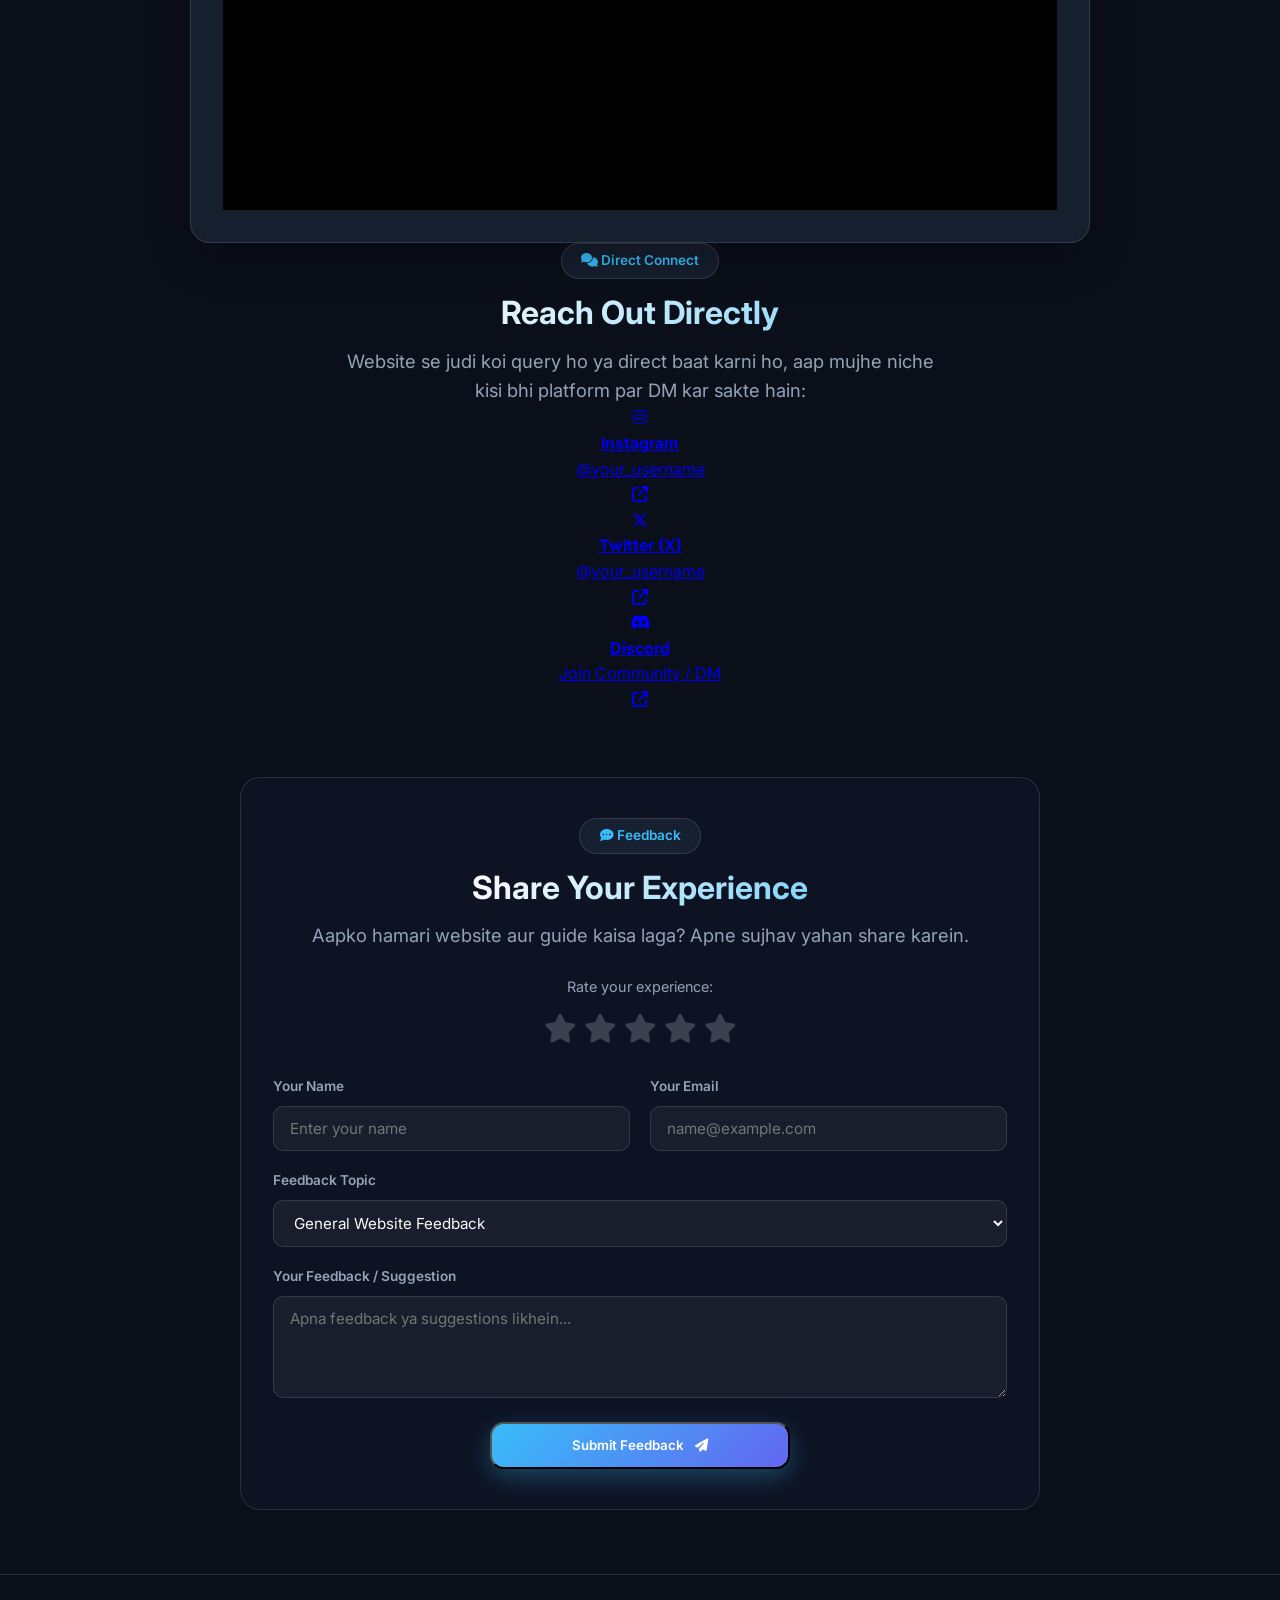
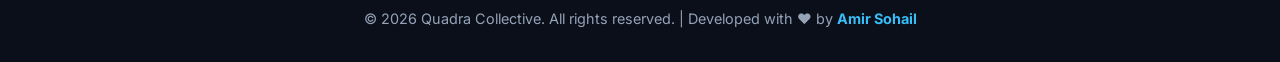
==== commit 2d0a9178: "add help discussion section" ====
--- a/help.html
+++ b/help.html
@@ -204,6 +204,54 @@
         </div>
       </div>
 
+      <!-- DIRECT SOCIAL CONTACT SECTION -->
+      <div id="contact-section" class="social-contact-card">
+        <div style="text-align: center;">
+          <span class="badge"><i class="fa-solid fa-comments"></i> Direct Connect</span>
+          <h2 class="gradient-text" style="font-size: 2rem; margin-top: 0.5rem;">Reach Out Directly</h2>
+          <p class="hero-subtext" style="max-width: 600px; margin: 0.5rem auto 0 auto;">Website se judi koi query ho ya direct baat karni ho, aap mujhe niche kisi bhi platform par DM kar sakte hain:</p>
+        </div>
+
+        <div class="social-grid">
+          <!-- Instagram -->
+          <a href="https://instagram.com/your_username" target="_blank" rel="noopener noreferrer" class="social-card insta-card">
+            <div class="social-icon">
+              <i class="fa-brands fa-instagram"></i>
+            </div>
+            <div class="social-info">
+              <h4>Instagram</h4>
+              <p>@your_username</p>
+            </div>
+            <i class="fa-solid fa-arrow-up-right-from-square social-arrow"></i>
+          </a>
+
+          <!-- Twitter / X -->
+          <a href="https://x.com/your_username" target="_blank" rel="noopener noreferrer" class="social-card twitter-card">
+            <div class="social-icon">
+              <i class="fa-brands fa-x-twitter"></i>
+            </div>
+            <div class="social-info">
+              <h4>Twitter (X)</h4>
+              <p>@your_username</p>
+            </div>
+            <i class="fa-solid fa-arrow-up-right-from-square social-arrow"></i>
+          </a>
+
+          <!-- Discord -->
+          <a href="https://discord.gg/your_invite_code" target="_blank" rel="noopener noreferrer" class="social-card discord-card">
+            <div class="social-icon">
+              <i class="fa-brands fa-discord"></i>
+            </div>
+            <div class="social-info">
+              <h4>Discord</h4>
+              <p>Join Community / DM</p>
+            </div>
+            <i class="fa-solid fa-arrow-up-right-from-square social-arrow"></i>
+          </a>
+        </div>
+      </div>
+
+
       <!-- FEEDBACK FORM SECTION (Added as requested) -->
       <div id="feedback-section" class="feedback-card">
         <div style="text-align: center; margin-bottom: 1.5rem;">
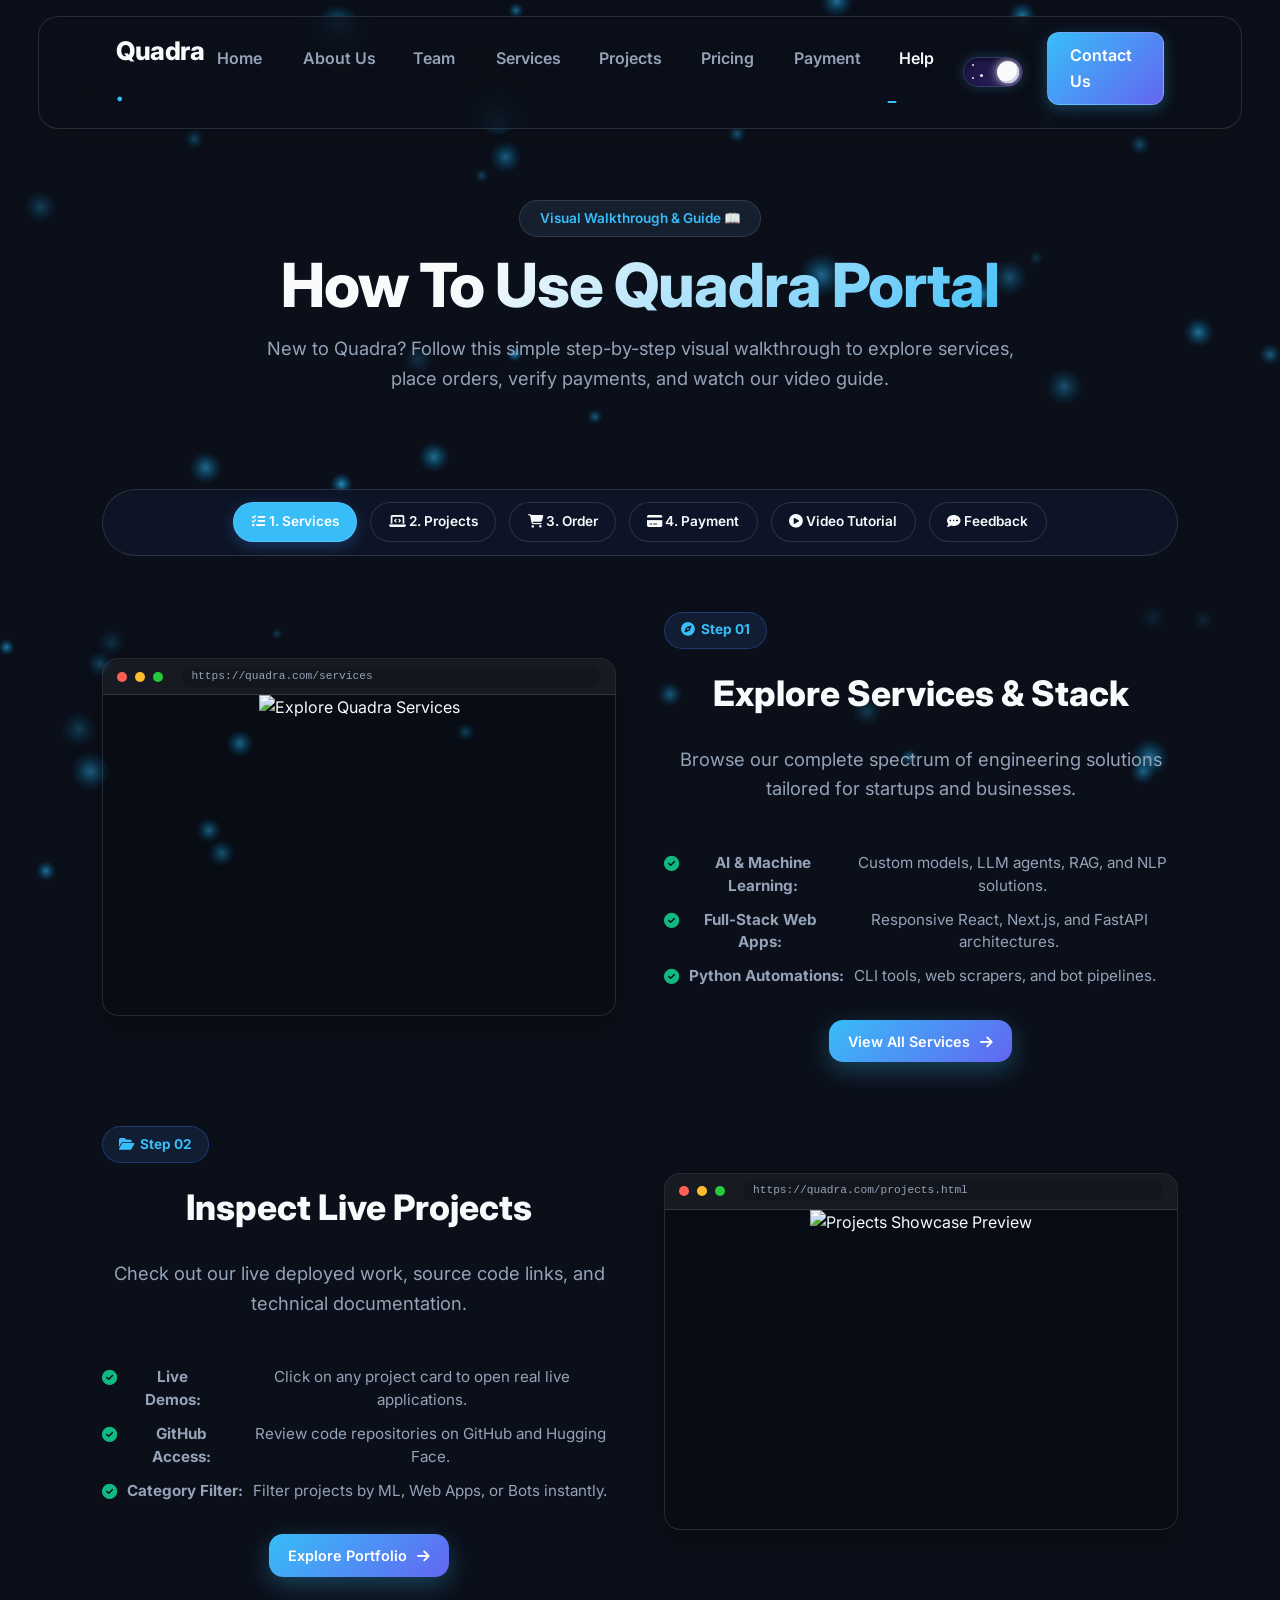
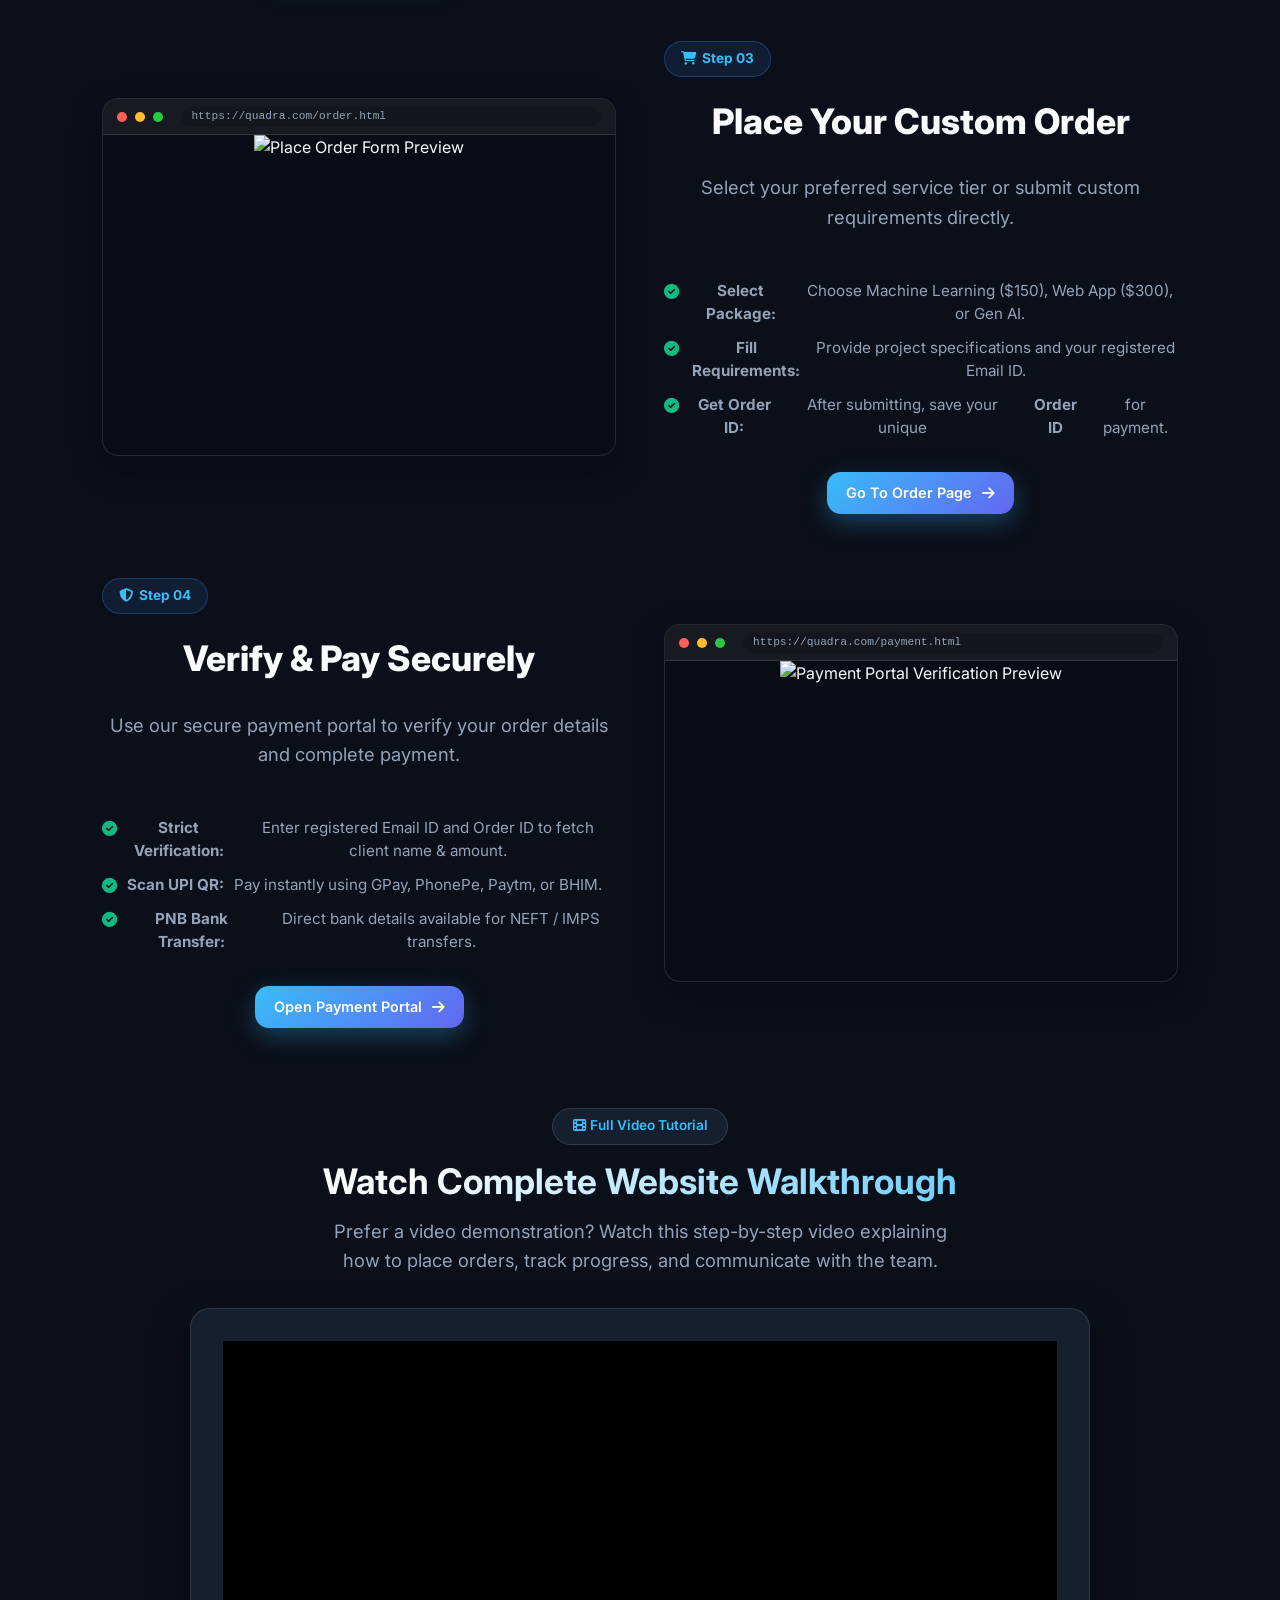
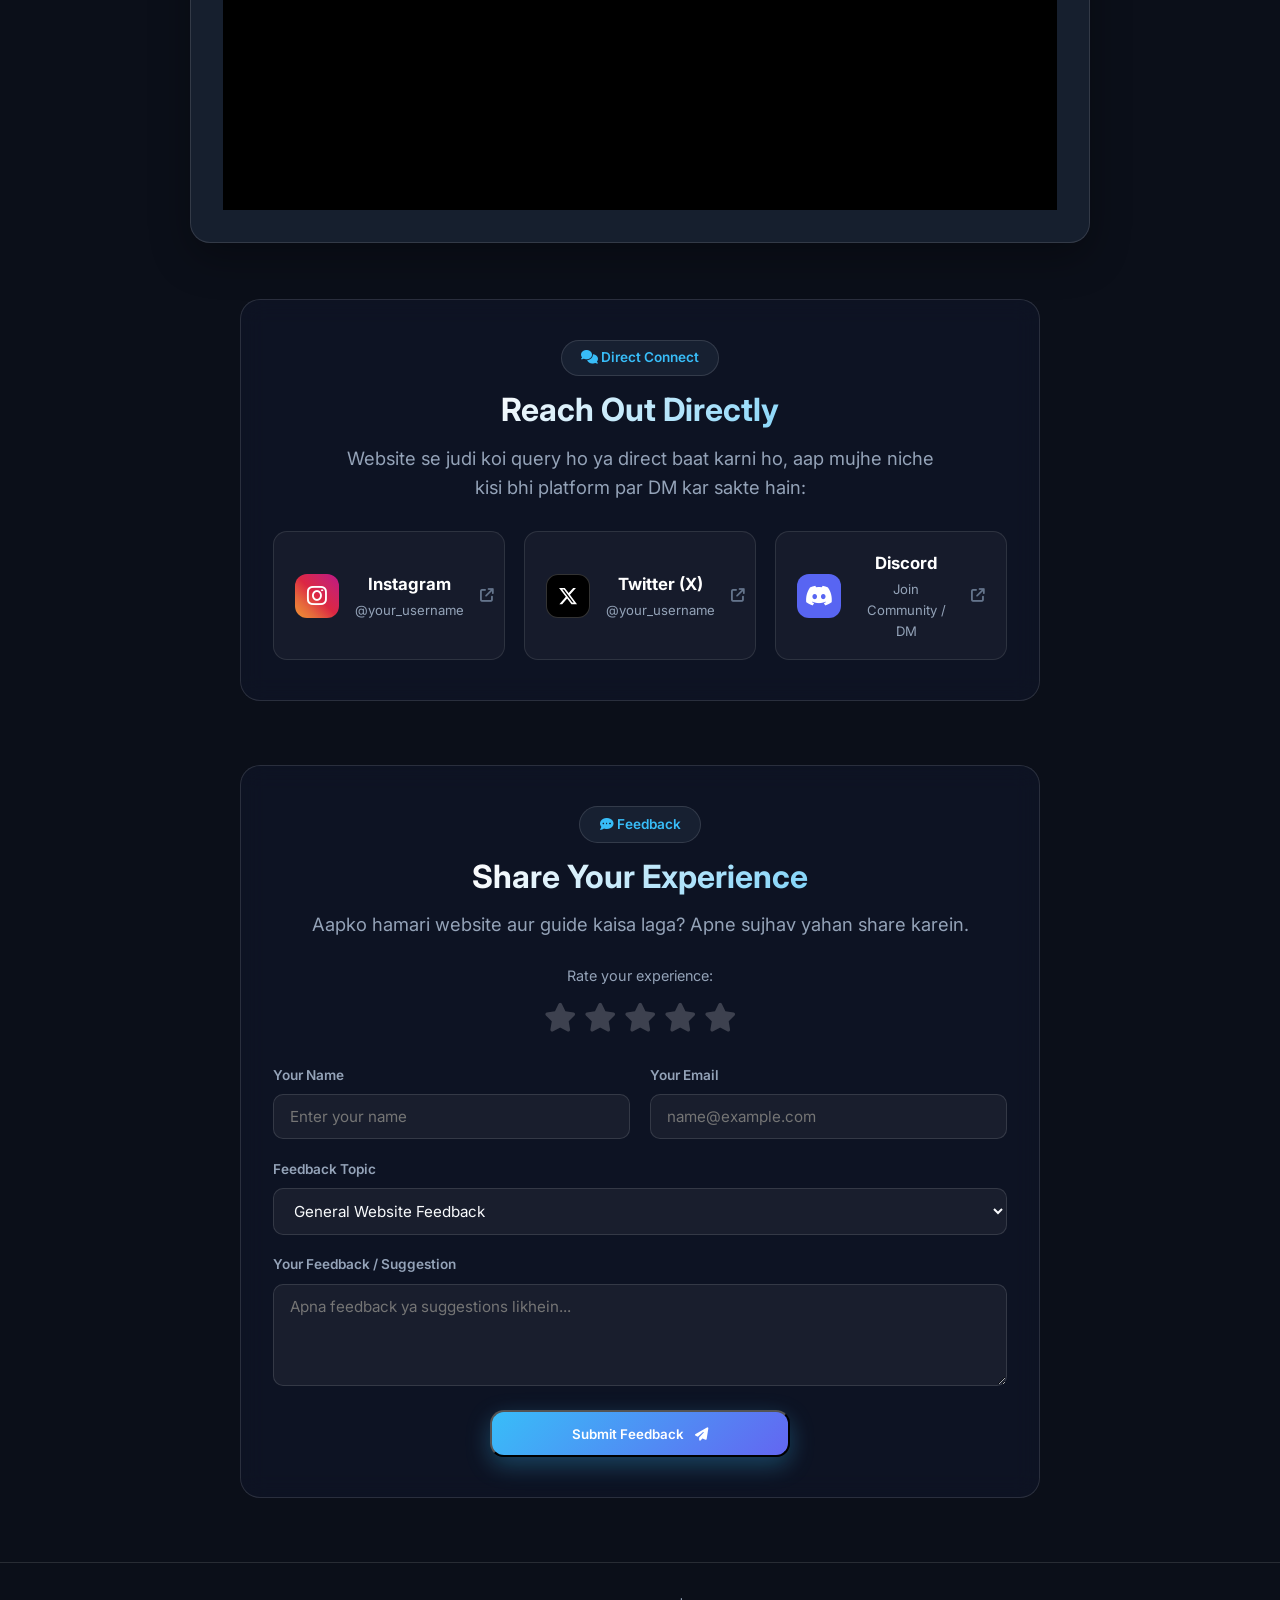
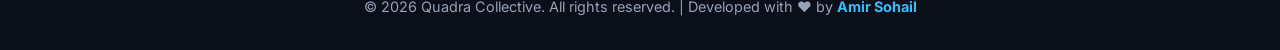
==== commit 6a54160f: "fix  X logo" ====
--- a/help.html
+++ b/help.html
@@ -228,7 +228,10 @@
           <!-- Twitter / X -->
           <a href="https://x.com/your_username" target="_blank" rel="noopener noreferrer" class="social-card twitter-card">
             <div class="social-icon">
-              <i class="fa-brands fa-x-twitter"></i>
+              <!-- X SVG Logo -->
+              <svg width="20" height="20" viewBox="0 0 24 24" fill="currentColor" style="display: block;">
+                <path d="M18.244 2.25h3.308l-7.227 8.26 8.502 11.24H16.17l-5.214-6.817L4.99 21.75H1.68l7.73-8.835L1.254 2.25H8.08l4.713 6.231zm-1.161 17.52h1.833L7.084 4.126H5.117z"/>
+              </svg>
             </div>
             <div class="social-info">
               <h4>Twitter (X)</h4>
--- a/styles.css
+++ b/styles.css
@@ -2393,4 +2393,145 @@
 .light-theme .browser-address-bar {
   background: #e2e8f0 !important;
   color: #64748b !important;
+}
+
+/* ==========================================================================
+   DYNAMIC SOCIAL CONTACT SECTION (DARK & LIGHT THEME)
+   ========================================================================== */
+.social-contact-card {
+  max-width: 800px;
+  margin: 3.5rem auto 0 auto;
+  padding: 2.5rem 2rem;
+  border-radius: 20px;
+  border: 1px solid var(--border-color, rgba(255, 255, 255, 0.12));
+  background: rgba(15, 23, 42, 0.6);
+  backdrop-filter: blur(12px);
+  transition: background 0.3s ease, border-color 0.3s ease, box-shadow 0.3s ease;
+}
+
+/* Light Theme Adaptability */
+body:not(.dark-theme) .social-contact-card,
+.light-theme .social-contact-card {
+  background: #ffffff !important;
+  border: 1px solid rgba(0, 0, 0, 0.1) !important;
+  box-shadow: 0 15px 35px rgba(0, 0, 0, 0.08) !important;
+}
+
+.social-grid {
+  display: grid;
+  grid-template-columns: repeat(auto-fit, minmax(220px, 1fr));
+  gap: 1.2rem;
+  margin-top: 1.8rem;
+}
+
+.social-card {
+  display: flex;
+  align-items: center;
+  gap: 1rem;
+  padding: 1.1rem 1.3rem;
+  border-radius: 14px;
+  text-decoration: none;
+  border: 1px solid rgba(255, 255, 255, 0.1);
+  background: rgba(255, 255, 255, 0.04);
+  transition: all 0.3s ease;
+  position: relative;
+  overflow: hidden;
+}
+
+/* Dark Mode Card Text */
+.social-card h4 {
+  font-size: 1.05rem;
+  font-weight: 700;
+  color: #ffffff;
+  margin: 0;
+}
+
+.social-card p {
+  font-size: 0.82rem;
+  color: #94a3b8;
+  margin: 2px 0 0 0;
+}
+
+.social-arrow {
+  margin-left: auto;
+  font-size: 0.85rem;
+  color: #64748b;
+  transition: transform 0.3s ease, color 0.3s ease;
+}
+
+/* Light Mode Card Adaptability */
+body:not(.dark-theme) .social-card,
+.light-theme .social-card {
+  background: #f8fafc !important;
+  border: 1px solid #e2e8f0 !important;
+}
+
+body:not(.dark-theme) .social-card h4,
+.light-theme .social-card h4 {
+  color: #0f172a !important;
+}
+
+body:not(.dark-theme) .social-card p,
+.light-theme .social-card p {
+  color: #64748b !important;
+}
+
+/* Brand Specific Icons & Hover Effects */
+.social-icon {
+  width: 44px;
+  height: 44px;
+  border-radius: 12px;
+  display: flex;
+  align-items: center;
+  justify-content: center;
+  font-size: 1.4rem;
+  flex-shrink: 0;
+  transition: transform 0.3s ease;
+}
+
+/* Instagram Styling */
+.insta-card .social-icon {
+  background: linear-gradient(45deg, #f09433 0%, #e6683c 25%, #dc2743 50%, #cc2366 75%, #bc1888 100%);
+  color: #ffffff;
+}
+
+.insta-card:hover {
+  border-color: #e1306c !important;
+  box-shadow: 0 8px 25px rgba(225, 48, 108, 0.25);
+  transform: translateY(-4px);
+}
+
+/* Twitter / X Styling */
+.twitter-card .social-icon {
+  background: #000000;
+  color: #ffffff;
+  border: 1px solid rgba(255, 255, 255, 0.2);
+}
+
+body:not(.dark-theme) .twitter-card .social-icon,
+.light-theme .twitter-card .social-icon {
+  background: #0f172a;
+}
+
+.twitter-card:hover {
+  border-color: #38bdf8 !important;
+  box-shadow: 0 8px 25px rgba(56, 189, 248, 0.25);
+  transform: translateY(-4px);
+}
+
+/* Discord Styling */
+.discord-card .social-icon {
+  background: #5865f2;
+  color: #ffffff;
+}
+
+.discord-card:hover {
+  border-color: #5865f2 !important;
+  box-shadow: 0 8px 25px rgba(88, 101, 242, 0.3);
+  transform: translateY(-4px);
+}
+
+.social-card:hover .social-arrow {
+  transform: translate(3px, -3px);
+  color: var(--accent, #3b82f6);
 }
